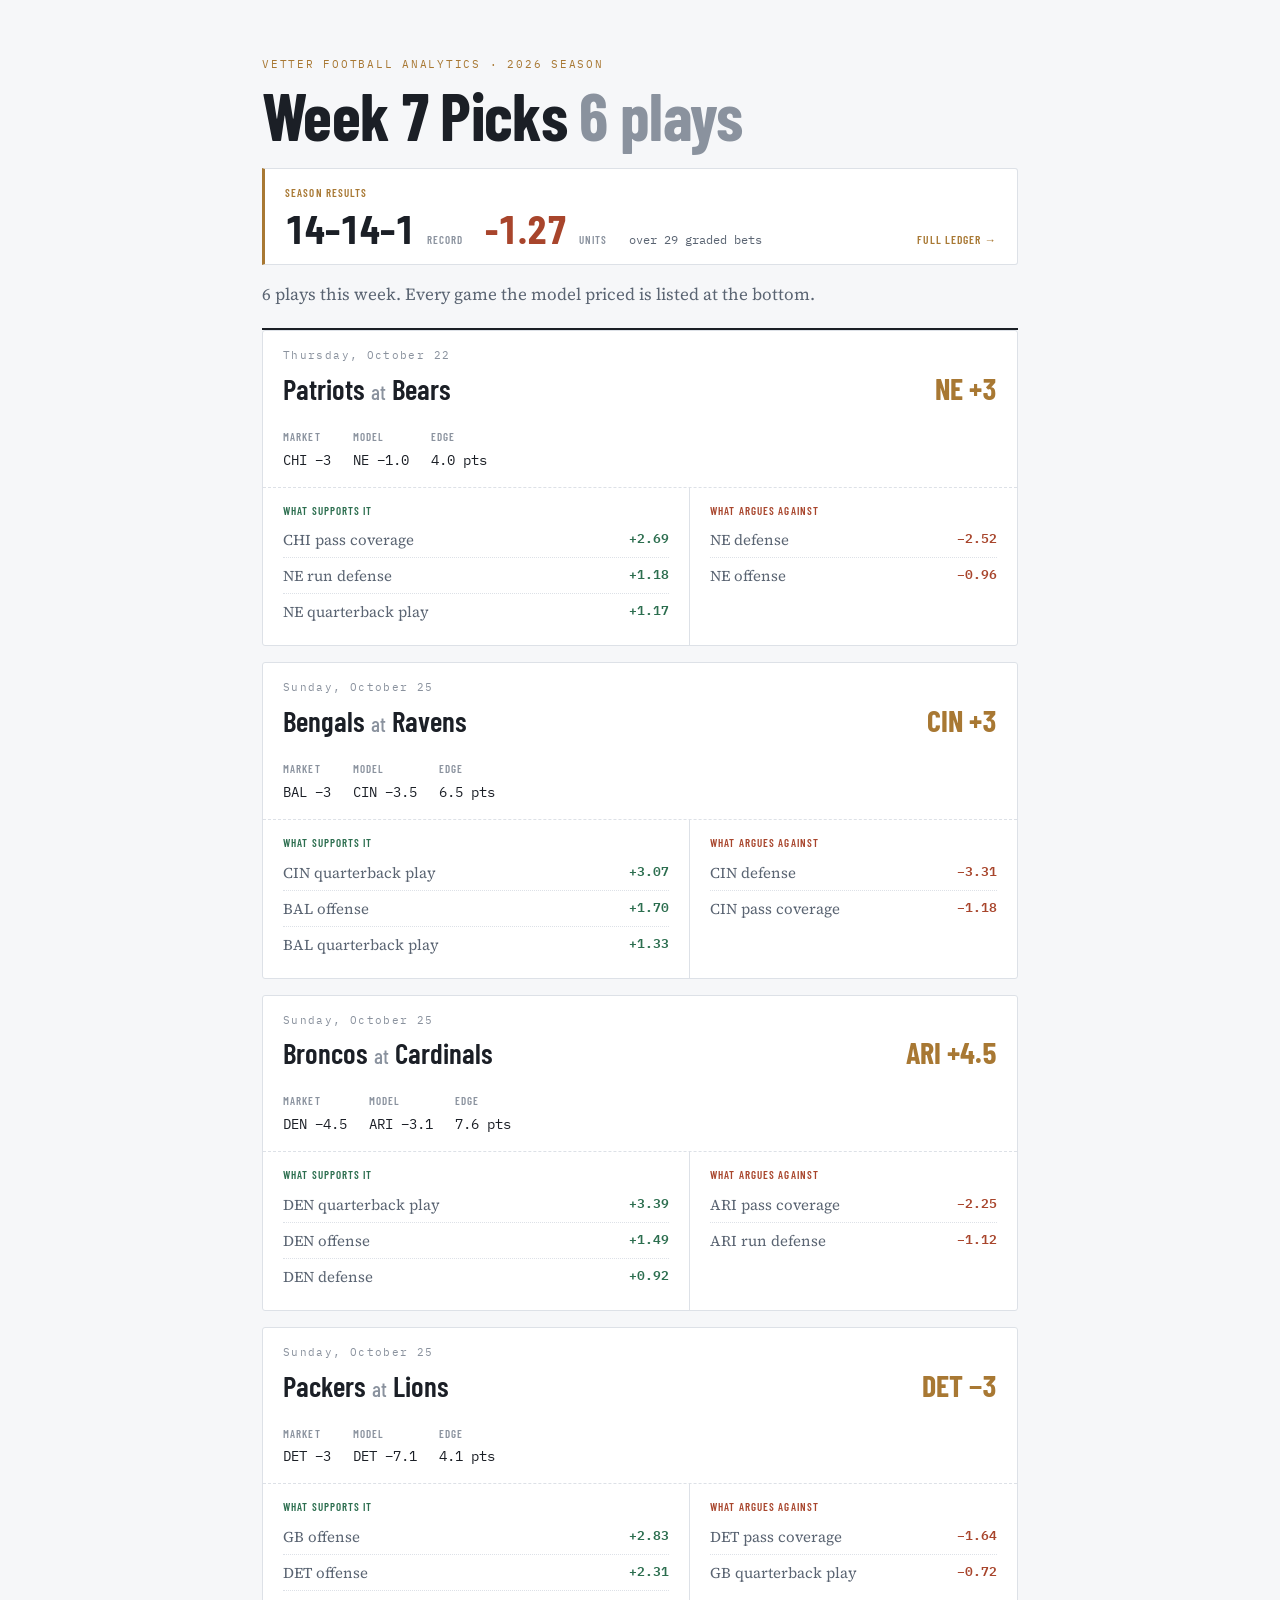
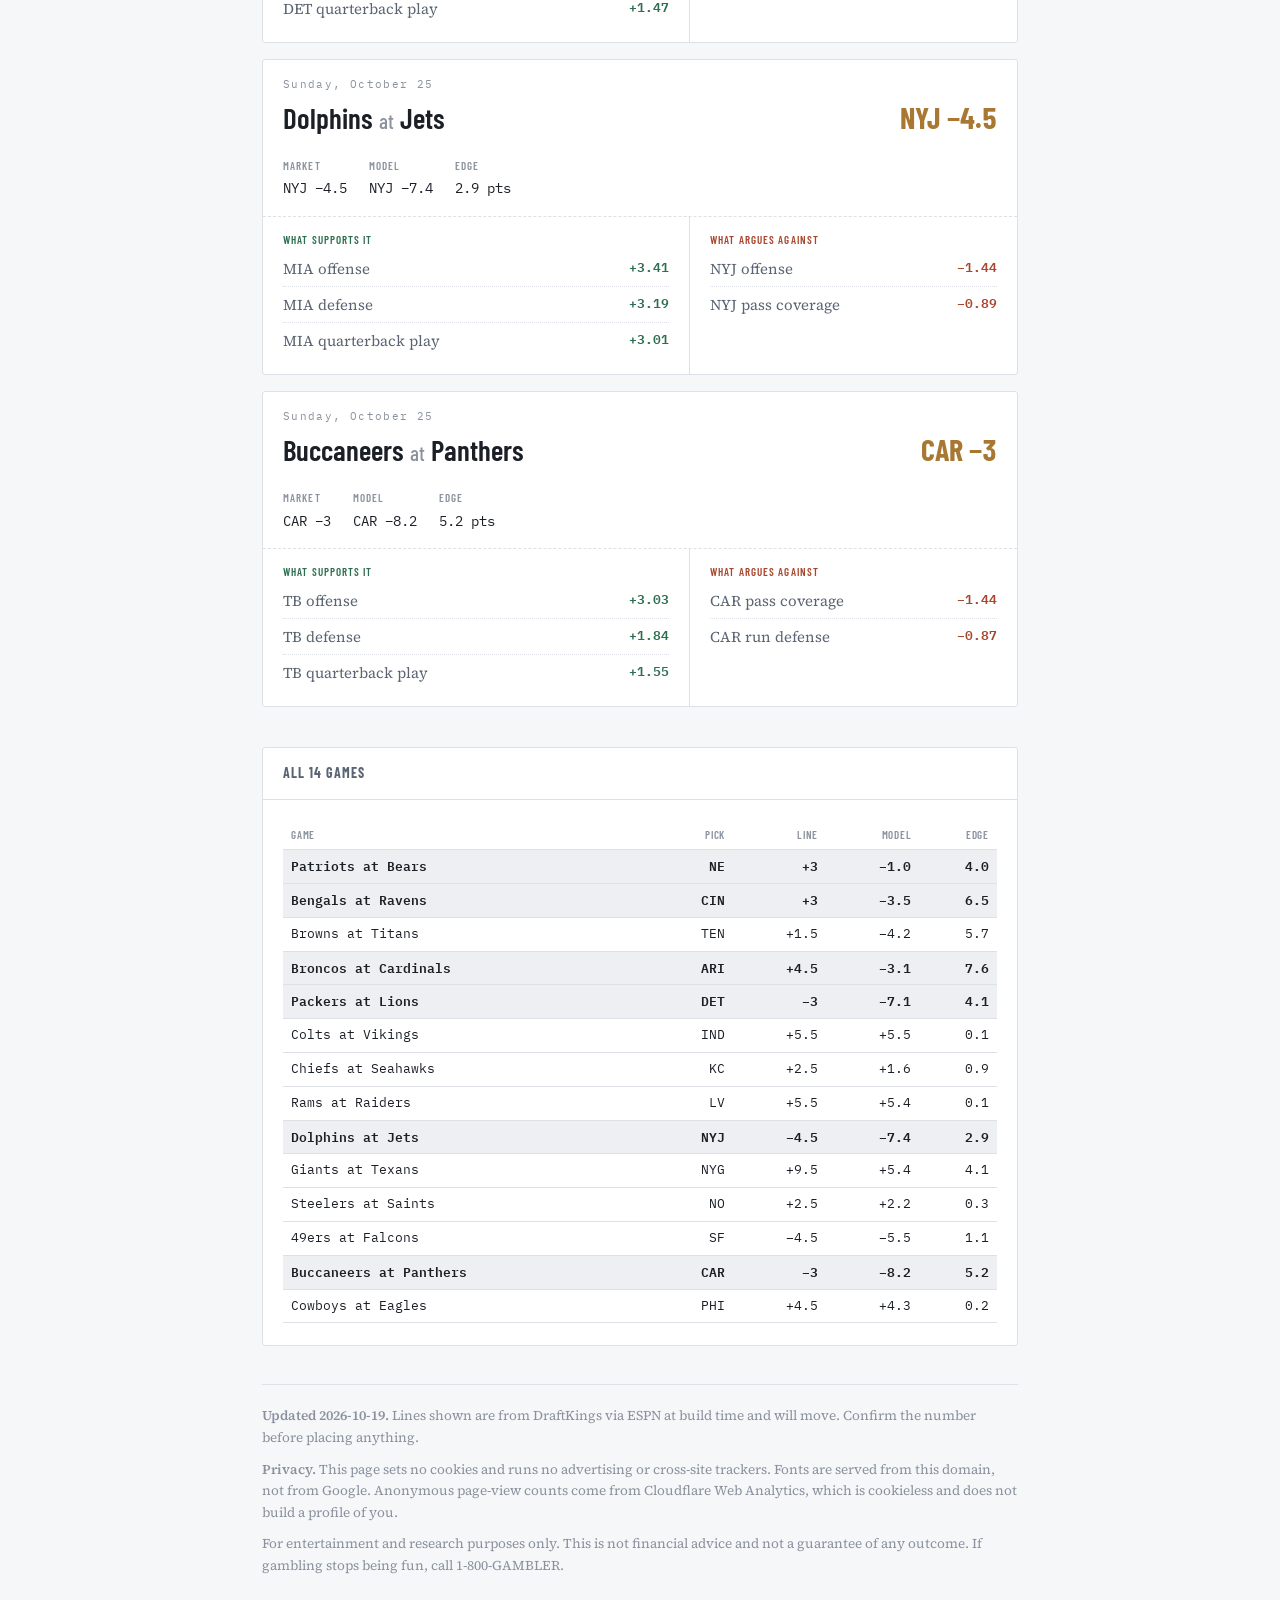
==== index.html @ 35a73ee7 "picks update 2026-10-19" ====
<!doctype html>
<html lang="en"><head>
<meta charset="utf-8">
<meta name="viewport" content="width=device-width,initial-scale=1">
<title>Week 7 Picks &middot; Vetter Football Analytics</title>
<meta name="description" content="Week 7 2026 NFL spread picks that pass a
key-number filter, with the model drivers behind each and the backtest that qualified them.">
<style>/* Self-hosted webfonts -- no request ever leaves this domain.
   Generated by scripts/vendor_fonts.py. SIL OFL 1.1, see fonts/LICENSE.txt. */
@font-face {
  font-family: 'Barlow Condensed';
  font-style: normal;
  font-weight: 500;
  font-display: swap;
  src: url(fonts/BarlowCondensed-500.woff2) format('woff2');
  unicode-range: U+0000-00FF, U+0131, U+0152-0153, U+02BB-02BC, U+02C6, U+02DA, U+02DC, U+0304, U+0308, U+0329, U+2000-206F, U+20AC, U+2122, U+2191, U+2193, U+2212, U+2215, U+FEFF, U+FFFD;
}
@font-face {
  font-family: 'Barlow Condensed';
  font-style: normal;
  font-weight: 600;
  font-display: swap;
  src: url(fonts/BarlowCondensed-600.woff2) format('woff2');
  unicode-range: U+0000-00FF, U+0131, U+0152-0153, U+02BB-02BC, U+02C6, U+02DA, U+02DC, U+0304, U+0308, U+0329, U+2000-206F, U+20AC, U+2122, U+2191, U+2193, U+2212, U+2215, U+FEFF, U+FFFD;
}
@font-face {
  font-family: 'Barlow Condensed';
  font-style: normal;
  font-weight: 700;
  font-display: swap;
  src: url(fonts/BarlowCondensed-700.woff2) format('woff2');
  unicode-range: U+0000-00FF, U+0131, U+0152-0153, U+02BB-02BC, U+02C6, U+02DA, U+02DC, U+0304, U+0308, U+0329, U+2000-206F, U+20AC, U+2122, U+2191, U+2193, U+2212, U+2215, U+FEFF, U+FFFD;
}
@font-face {
  font-family: 'IBM Plex Mono';
  font-style: normal;
  font-weight: 400;
  font-display: swap;
  src: url(fonts/IBMPlexMono-400.woff2) format('woff2');
  unicode-range: U+0000-00FF, U+0131, U+0152-0153, U+02BB-02BC, U+02C6, U+02DA, U+02DC, U+0304, U+0308, U+0329, U+2000-206F, U+20AC, U+2122, U+2191, U+2193, U+2212, U+2215, U+FEFF, U+FFFD;
}
@font-face {
  font-family: 'IBM Plex Mono';
  font-style: normal;
  font-weight: 500;
  font-display: swap;
  src: url(fonts/IBMPlexMono-500.woff2) format('woff2');
  unicode-range: U+0000-00FF, U+0131, U+0152-0153, U+02BB-02BC, U+02C6, U+02DA, U+02DC, U+0304, U+0308, U+0329, U+2000-206F, U+20AC, U+2122, U+2191, U+2193, U+2212, U+2215, U+FEFF, U+FFFD;
}
@font-face {
  font-family: 'IBM Plex Mono';
  font-style: normal;
  font-weight: 600;
  font-display: swap;
  src: url(fonts/IBMPlexMono-600.woff2) format('woff2');
  unicode-range: U+0000-00FF, U+0131, U+0152-0153, U+02BB-02BC, U+02C6, U+02DA, U+02DC, U+0304, U+0308, U+0329, U+2000-206F, U+20AC, U+2122, U+2191, U+2193, U+2212, U+2215, U+FEFF, U+FFFD;
}
@font-face {
  font-family: 'Source Serif 4';
  font-style: normal;
  font-weight: 400;
  font-display: swap;
  src: url(fonts/SourceSerif4-400.woff2) format('woff2');
  unicode-range: U+0000-00FF, U+0131, U+0152-0153, U+02BB-02BC, U+02C6, U+02DA, U+02DC, U+0304, U+0308, U+0329, U+2000-206F, U+20AC, U+2122, U+2191, U+2193, U+2212, U+2215, U+FEFF, U+FFFD;
}
@font-face {
  font-family: 'Source Serif 4';
  font-style: normal;
  font-weight: 600;
  font-display: swap;
  src: url(fonts/SourceSerif4-400.woff2) format('woff2');
  unicode-range: U+0000-00FF, U+0131, U+0152-0153, U+02BB-02BC, U+02C6, U+02DA, U+02DC, U+0304, U+0308, U+0329, U+2000-206F, U+20AC, U+2122, U+2191, U+2193, U+2212, U+2215, U+FEFF, U+FFFD;
}
</style>
<style>
/* Link out to the graded record. Kept in the shared CSS rather than the results page's own
   sheet because both pages link to each other and the two must look the same. */
.navout{margin:6px 0 0}
.navout a{font:600 12px/1.3 var(--disp);letter-spacing:.09em;text-transform:uppercase;
  color:var(--brass);text-decoration:none;border-bottom:1px solid transparent}
.navout a:hover{border-bottom-color:var(--brass)}
/* The season-record banner: a full-width target, because the record is the second thing a
   visitor wants after this week's plays and a 12px link was not finding it. */
.seasonbar{display:flex;flex-wrap:wrap;align-items:baseline;gap:0 12px;
  margin:22px 0 0;padding:15px 20px;background:var(--card);
  border:1px solid var(--line);border-left:3px solid var(--brass);border-radius:0 3px 3px 0;
  text-decoration:none;color:inherit;transition:border-color .15s,background .15s}
.seasonbar:hover{background:var(--rail);border-color:var(--brass)}
.seasonbar .sb-lab{width:100%;font-family:var(--disp);text-transform:uppercase;
  letter-spacing:.1em;font-size:11px;font-weight:600;color:var(--brass);margin-bottom:6px}
.seasonbar .sb-fig{font-family:var(--disp);font-weight:700;font-size:clamp(30px,6vw,40px);
  line-height:1;color:var(--tx);font-variant-numeric:tabular-nums}
.seasonbar .sb-fig.pos{color:var(--for)} .seasonbar .sb-fig.neg{color:var(--agst)}
.seasonbar .sb-sub{font-family:var(--disp);text-transform:uppercase;letter-spacing:.09em;
  font-size:11px;font-weight:600;color:var(--tx3);margin-right:10px}
.seasonbar .sb-n{font-family:var(--mono);font-size:12px;color:var(--tx2)}
.seasonbar .sb-go{margin-left:auto;font-family:var(--disp);text-transform:uppercase;
  letter-spacing:.09em;font-size:11.5px;font-weight:600;color:var(--brass);white-space:nowrap}
@media (max-width:520px){.seasonbar .sb-go{margin-left:0;width:100%;margin-top:8px}}
/* All-games table: the plays are marked so a reader can see which rows made the card without
   the page having to repeat them. */
table.allg td{font-variant-numeric:tabular-nums}
table.allg tr.on{background:var(--rail)}
table.allg tr.on td{font-weight:600}
:root{
  --paper:#F6F7F9; --card:#FFFFFF; --line:#DDE1E7;
  --tx:#1B1F26; --tx2:#5A6472; --tx3:#8A929E;
  --brass:#A87833; --for:#2C6E4F; --agst:#A8452C; --rail:#EDEFF3;
  --disp:"Barlow Condensed",Impact,"Arial Narrow",sans-serif;
  --body:"Source Serif 4",Georgia,"Times New Roman",serif;
  --mono:"IBM Plex Mono",ui-monospace,Consolas,monospace;
}
@media (prefers-color-scheme:dark){:root:not([data-theme="light"]){
  --paper:#0F1216; --card:#171B21; --line:#282E37;
  --tx:#E6E9ED; --tx2:#9AA3AF; --tx3:#6E7885;
  --brass:#D6A45B; --for:#5FA37C; --agst:#D2725A; --rail:#1E242C;
}}
:root[data-theme="dark"]{
  --paper:#0F1216; --card:#171B21; --line:#282E37;
  --tx:#E6E9ED; --tx2:#9AA3AF; --tx3:#6E7885;
  --brass:#D6A45B; --for:#5FA37C; --agst:#D2725A; --rail:#1E242C;
}
*{box-sizing:border-box}
body{margin:0;background:var(--paper);color:var(--tx);font-family:var(--body);
  font-size:17px;line-height:1.6;-webkit-font-smoothing:antialiased}
.wrap{max-width:820px;margin:0 auto;padding:clamp(22px,5vw,56px) clamp(18px,5vw,32px) 72px}
.k{font-family:var(--disp);text-transform:uppercase;letter-spacing:.1em;font-size:11px;
  font-weight:600;color:var(--tx3);display:block}
header{border-bottom:2px solid var(--tx);padding-bottom:20px}
.eyebrow{font-family:var(--mono);font-size:11px;letter-spacing:.16em;text-transform:uppercase;
  color:var(--brass);margin:0 0 10px}
h1{font-family:var(--disp);font-weight:700;font-size:clamp(40px,9vw,66px);line-height:.95;
  margin:0;letter-spacing:-.01em}
h1 em{font-style:normal;color:var(--tx3)}
.lede{color:var(--tx2);margin:16px 0 0;max-width:62ch}
.rule{margin:26px 0 34px;border-left:3px solid var(--brass);background:var(--card);
  padding:16px 20px;border-radius:0 3px 3px 0}
.rule .k{margin-bottom:8px}
.rule p{margin:0;font-size:16px;color:var(--tx2)}
.rule b{color:var(--tx);font-family:var(--mono);font-size:14.5px}
.picks{display:flex;flex-direction:column;gap:16px}
.pick{background:var(--card);border:1px solid var(--line);border-radius:3px;overflow:hidden}
.ptop{display:flex;flex-wrap:wrap;align-items:baseline;gap:0 14px;
  padding:16px 20px 12px}
.day{font-family:var(--mono);font-size:10.5px;letter-spacing:.13em;color:var(--tx3);
  width:100%}
.ptop h2{font-family:var(--disp);font-weight:600;font-size:29px;line-height:1.05;margin:4px 0 0;
  flex:1 1 auto}
.ptop h2 span{color:var(--tx3);font-weight:500;font-size:21px}
.bet{font-family:var(--disp);font-weight:700;font-size:30px;color:var(--brass);
  font-variant-numeric:tabular-nums;white-space:nowrap}
.nums{display:flex;flex-wrap:wrap;gap:22px;padding:4px 20px 14px;
  border-bottom:1px dashed var(--line)}
.nums div span:last-child{font-family:var(--mono);font-size:13.5px;
  font-variant-numeric:tabular-nums;color:var(--tx)}
.drv{display:grid;grid-template-columns:1.3fr 1fr;border-top:0}
.dcol{padding:14px 20px 16px}
.dcol+.dcol{border-left:1px solid var(--line)}
.dcol ul{list-style:none;margin:9px 0 0;padding:0;display:flex;flex-direction:column;gap:6px}
.dcol li{display:flex;justify-content:space-between;gap:12px;font-size:15px;
  border-bottom:1px dotted var(--line);padding-bottom:5px}
.dcol li:last-child{border-bottom:0}
.dcol li span:first-child{color:var(--tx2)}
.dcol li span:last-child{font-family:var(--mono);font-size:13px;font-weight:600;
  font-variant-numeric:tabular-nums;white-space:nowrap}
.for .k{color:var(--for)} .for li span:last-child{color:var(--for)}
.agst .k{color:var(--agst)} .agst li span:last-child{color:var(--agst)}
.badge{font-family:var(--mono);font-size:9.5px;letter-spacing:.12em;text-transform:uppercase;
  color:var(--brass);border:1px solid var(--brass);border-radius:2px;padding:2px 6px;
  margin-left:9px;white-space:nowrap}
.note{border-top:1px solid var(--line);background:var(--rail);padding:13px 20px 15px}
.note .k{margin-bottom:6px;color:var(--brass)}
.note p{margin:0;font-size:14.5px;line-height:1.55;color:var(--tx2)}
.watch{margin:0 0 22px;border:1px solid var(--line);border-left:3px solid var(--brass);
  border-radius:3px}
.method{margin-top:40px;border:1px solid var(--line);background:var(--card);border-radius:3px}
.method h3{font-family:var(--disp);text-transform:uppercase;letter-spacing:.07em;font-size:14px;
  margin:0;padding:14px 20px;border-bottom:1px solid var(--line);color:var(--tx2)}
.method .inner{padding:6px 20px 18px}
.method p{font-size:15.5px;color:var(--tx2)}
.method b{color:var(--tx)}
table{width:100%;border-collapse:collapse;margin:14px 0 4px;font-family:var(--mono);
  font-size:13px;font-variant-numeric:tabular-nums}
th,td{text-align:right;padding:6px 8px;border-bottom:1px solid var(--line)}
th:first-child,td:first-child{text-align:left}
th{font-family:var(--disp);text-transform:uppercase;letter-spacing:.07em;font-size:11px;
  color:var(--tx3);font-weight:600}
.tw{overflow-x:auto}
.record{font-family:var(--disp);font-size:34px;font-weight:700;color:var(--brass);
  margin:10px 0 14px;line-height:1.1;letter-spacing:.005em;font-variant-numeric:tabular-nums}
.record span{display:block;font-family:var(--mono);font-size:13px;font-weight:400;
  color:var(--tx2);letter-spacing:0;margin-top:5px}
footer{margin-top:38px;padding-top:20px;border-top:1px solid var(--line);
  font-size:13.5px;color:var(--tx3)}
footer p{margin:0 0 10px}
@media (max-width:640px){
  .drv{grid-template-columns:1fr}
  .dcol+.dcol{border-left:0;border-top:1px solid var(--line)}
  .bet{font-size:26px}
}
</style>
</head><body>
<div class="wrap">
<header>
  <p class="eyebrow">Vetter Football Analytics &middot; 2026 Season</p>
  <h1>Week 7 Picks <em>6 plays</em></h1>
  <a class="seasonbar" href="results.html"><span class="sb-lab">Season results</span><span class="sb-fig">14&ndash;14&ndash;1</span><span class="sb-sub">record</span><span class="sb-fig neg">-1.27</span><span class="sb-sub">units</span><span class="sb-n">over 29 graded bets</span><span class="sb-go">Full ledger &rarr;</span></a>
  <p class="lede">6 plays this week. Every game the model priced is listed at the
  bottom.</p>
</header>

<div class="picks">
    <article class="pick">
      <div class="ptop">
        <div class="day">Thursday, October 22</div>
        <h2>Patriots <span>at</span> Bears</h2>
        <div class="bet">NE +3</div>
      </div>
      <div class="nums">
        <div><span class="k">Market</span><span>CHI −3</span></div>
        <div><span class="k">Model</span><span>NE −1.0</span></div>
        <div><span class="k">Edge</span><span>4.0 pts</span></div>
      </div>
      <div class="drv">
        <div class="dcol for"><span class="k">What supports it</span><ul><li><span>CHI pass coverage</span><span>+2.69</span></li><li><span>NE run defense</span><span>+1.18</span></li><li><span>NE quarterback play</span><span>+1.17</span></li></ul></div>
        <div class="dcol agst"><span class="k">What argues against</span><ul><li><span>NE defense</span><span>−2.52</span></li><li><span>NE offense</span><span>−0.96</span></li></ul></div>
      </div>
    </article>
    <article class="pick">
      <div class="ptop">
        <div class="day">Sunday, October 25</div>
        <h2>Bengals <span>at</span> Ravens</h2>
        <div class="bet">CIN +3</div>
      </div>
      <div class="nums">
        <div><span class="k">Market</span><span>BAL −3</span></div>
        <div><span class="k">Model</span><span>CIN −3.5</span></div>
        <div><span class="k">Edge</span><span>6.5 pts</span></div>
      </div>
      <div class="drv">
        <div class="dcol for"><span class="k">What supports it</span><ul><li><span>CIN quarterback play</span><span>+3.07</span></li><li><span>BAL offense</span><span>+1.70</span></li><li><span>BAL quarterback play</span><span>+1.33</span></li></ul></div>
        <div class="dcol agst"><span class="k">What argues against</span><ul><li><span>CIN defense</span><span>−3.31</span></li><li><span>CIN pass coverage</span><span>−1.18</span></li></ul></div>
      </div>
    </article>
    <article class="pick">
      <div class="ptop">
        <div class="day">Sunday, October 25</div>
        <h2>Broncos <span>at</span> Cardinals</h2>
        <div class="bet">ARI +4.5</div>
      </div>
      <div class="nums">
        <div><span class="k">Market</span><span>DEN −4.5</span></div>
        <div><span class="k">Model</span><span>ARI −3.1</span></div>
        <div><span class="k">Edge</span><span>7.6 pts</span></div>
      </div>
      <div class="drv">
        <div class="dcol for"><span class="k">What supports it</span><ul><li><span>DEN quarterback play</span><span>+3.39</span></li><li><span>DEN offense</span><span>+1.49</span></li><li><span>DEN defense</span><span>+0.92</span></li></ul></div>
        <div class="dcol agst"><span class="k">What argues against</span><ul><li><span>ARI pass coverage</span><span>−2.25</span></li><li><span>ARI run defense</span><span>−1.12</span></li></ul></div>
      </div>
    </article>
    <article class="pick">
      <div class="ptop">
        <div class="day">Sunday, October 25</div>
        <h2>Packers <span>at</span> Lions</h2>
        <div class="bet">DET −3</div>
      </div>
      <div class="nums">
        <div><span class="k">Market</span><span>DET −3</span></div>
        <div><span class="k">Model</span><span>DET −7.1</span></div>
        <div><span class="k">Edge</span><span>4.1 pts</span></div>
      </div>
      <div class="drv">
        <div class="dcol for"><span class="k">What supports it</span><ul><li><span>GB offense</span><span>+2.83</span></li><li><span>DET offense</span><span>+2.31</span></li><li><span>DET quarterback play</span><span>+1.47</span></li></ul></div>
        <div class="dcol agst"><span class="k">What argues against</span><ul><li><span>DET pass coverage</span><span>−1.64</span></li><li><span>GB quarterback play</span><span>−0.72</span></li></ul></div>
      </div>
    </article>
    <article class="pick">
      <div class="ptop">
        <div class="day">Sunday, October 25</div>
        <h2>Dolphins <span>at</span> Jets</h2>
        <div class="bet">NYJ −4.5</div>
      </div>
      <div class="nums">
        <div><span class="k">Market</span><span>NYJ −4.5</span></div>
        <div><span class="k">Model</span><span>NYJ −7.4</span></div>
        <div><span class="k">Edge</span><span>2.9 pts</span></div>
      </div>
      <div class="drv">
        <div class="dcol for"><span class="k">What supports it</span><ul><li><span>MIA offense</span><span>+3.41</span></li><li><span>MIA defense</span><span>+3.19</span></li><li><span>MIA quarterback play</span><span>+3.01</span></li></ul></div>
        <div class="dcol agst"><span class="k">What argues against</span><ul><li><span>NYJ offense</span><span>−1.44</span></li><li><span>NYJ pass coverage</span><span>−0.89</span></li></ul></div>
      </div>
    </article>
    <article class="pick">
      <div class="ptop">
        <div class="day">Sunday, October 25</div>
        <h2>Buccaneers <span>at</span> Panthers</h2>
        <div class="bet">CAR −3</div>
      </div>
      <div class="nums">
        <div><span class="k">Market</span><span>CAR −3</span></div>
        <div><span class="k">Model</span><span>CAR −8.2</span></div>
        <div><span class="k">Edge</span><span>5.2 pts</span></div>
      </div>
      <div class="drv">
        <div class="dcol for"><span class="k">What supports it</span><ul><li><span>TB offense</span><span>+3.03</span></li><li><span>TB defense</span><span>+1.84</span></li><li><span>TB quarterback play</span><span>+1.55</span></li></ul></div>
        <div class="dcol agst"><span class="k">What argues against</span><ul><li><span>CAR pass coverage</span><span>−1.44</span></li><li><span>CAR run defense</span><span>−0.87</span></li></ul></div>
      </div>
    </article>
</div>

<section class="method">
  <h3>All 14 games</h3>
  <div class="inner">
  <div class="tw"><table class="allg">
    <tr><th>Game</th><th>Pick</th><th>Line</th><th>Model</th><th>Edge</th></tr>
    <tr class="on"><td>Patriots at Bears</td><td>NE</td><td>+3</td><td>−1.0</td><td>4.0</td></tr>
    <tr class="on"><td>Bengals at Ravens</td><td>CIN</td><td>+3</td><td>−3.5</td><td>6.5</td></tr>
    <tr><td>Browns at Titans</td><td>TEN</td><td>+1.5</td><td>−4.2</td><td>5.7</td></tr>
    <tr class="on"><td>Broncos at Cardinals</td><td>ARI</td><td>+4.5</td><td>−3.1</td><td>7.6</td></tr>
    <tr class="on"><td>Packers at Lions</td><td>DET</td><td>−3</td><td>−7.1</td><td>4.1</td></tr>
    <tr><td>Colts at Vikings</td><td>IND</td><td>+5.5</td><td>+5.5</td><td>0.1</td></tr>
    <tr><td>Chiefs at Seahawks</td><td>KC</td><td>+2.5</td><td>+1.6</td><td>0.9</td></tr>
    <tr><td>Rams at Raiders</td><td>LV</td><td>+5.5</td><td>+5.4</td><td>0.1</td></tr>
    <tr class="on"><td>Dolphins at Jets</td><td>NYJ</td><td>−4.5</td><td>−7.4</td><td>2.9</td></tr>
    <tr><td>Giants at Texans</td><td>NYG</td><td>+9.5</td><td>+5.4</td><td>4.1</td></tr>
    <tr><td>Steelers at Saints</td><td>NO</td><td>+2.5</td><td>+2.2</td><td>0.3</td></tr>
    <tr><td>49ers at Falcons</td><td>SF</td><td>−4.5</td><td>−5.5</td><td>1.1</td></tr>
    <tr class="on"><td>Buccaneers at Panthers</td><td>CAR</td><td>−3</td><td>−8.2</td><td>5.2</td></tr>
    <tr><td>Cowboys at Eagles</td><td>PHI</td><td>+4.5</td><td>+4.3</td><td>0.2</td></tr>
  </table></div>
  </div>
</section>

<footer>
  <p><b>Updated 2026-10-19.</b> Lines shown are from DraftKings via ESPN at build time and will
  move. Confirm the number before placing anything.</p>
  <p><b>Privacy.</b> This page sets no cookies and runs no advertising or cross-site trackers. Fonts are served from this domain, not from Google. Anonymous page-view counts come from Cloudflare Web Analytics, which is cookieless and does not build a profile of you.</p>
  <p>For entertainment and research purposes only. This is not financial advice and not a
  guarantee of any outcome. If gambling stops being fun, call 1-800-GAMBLER.</p>
</footer>
</div>
<!-- Cloudflare Web Analytics --><script type="module" src="https://static.cloudflareinsights.com/beacon.min.js" data-cf-beacon='{"token": "263f1cc7247d42f390323c5ebadceb72"}'></script><!-- End Cloudflare Web Analytics -->
</body></html>
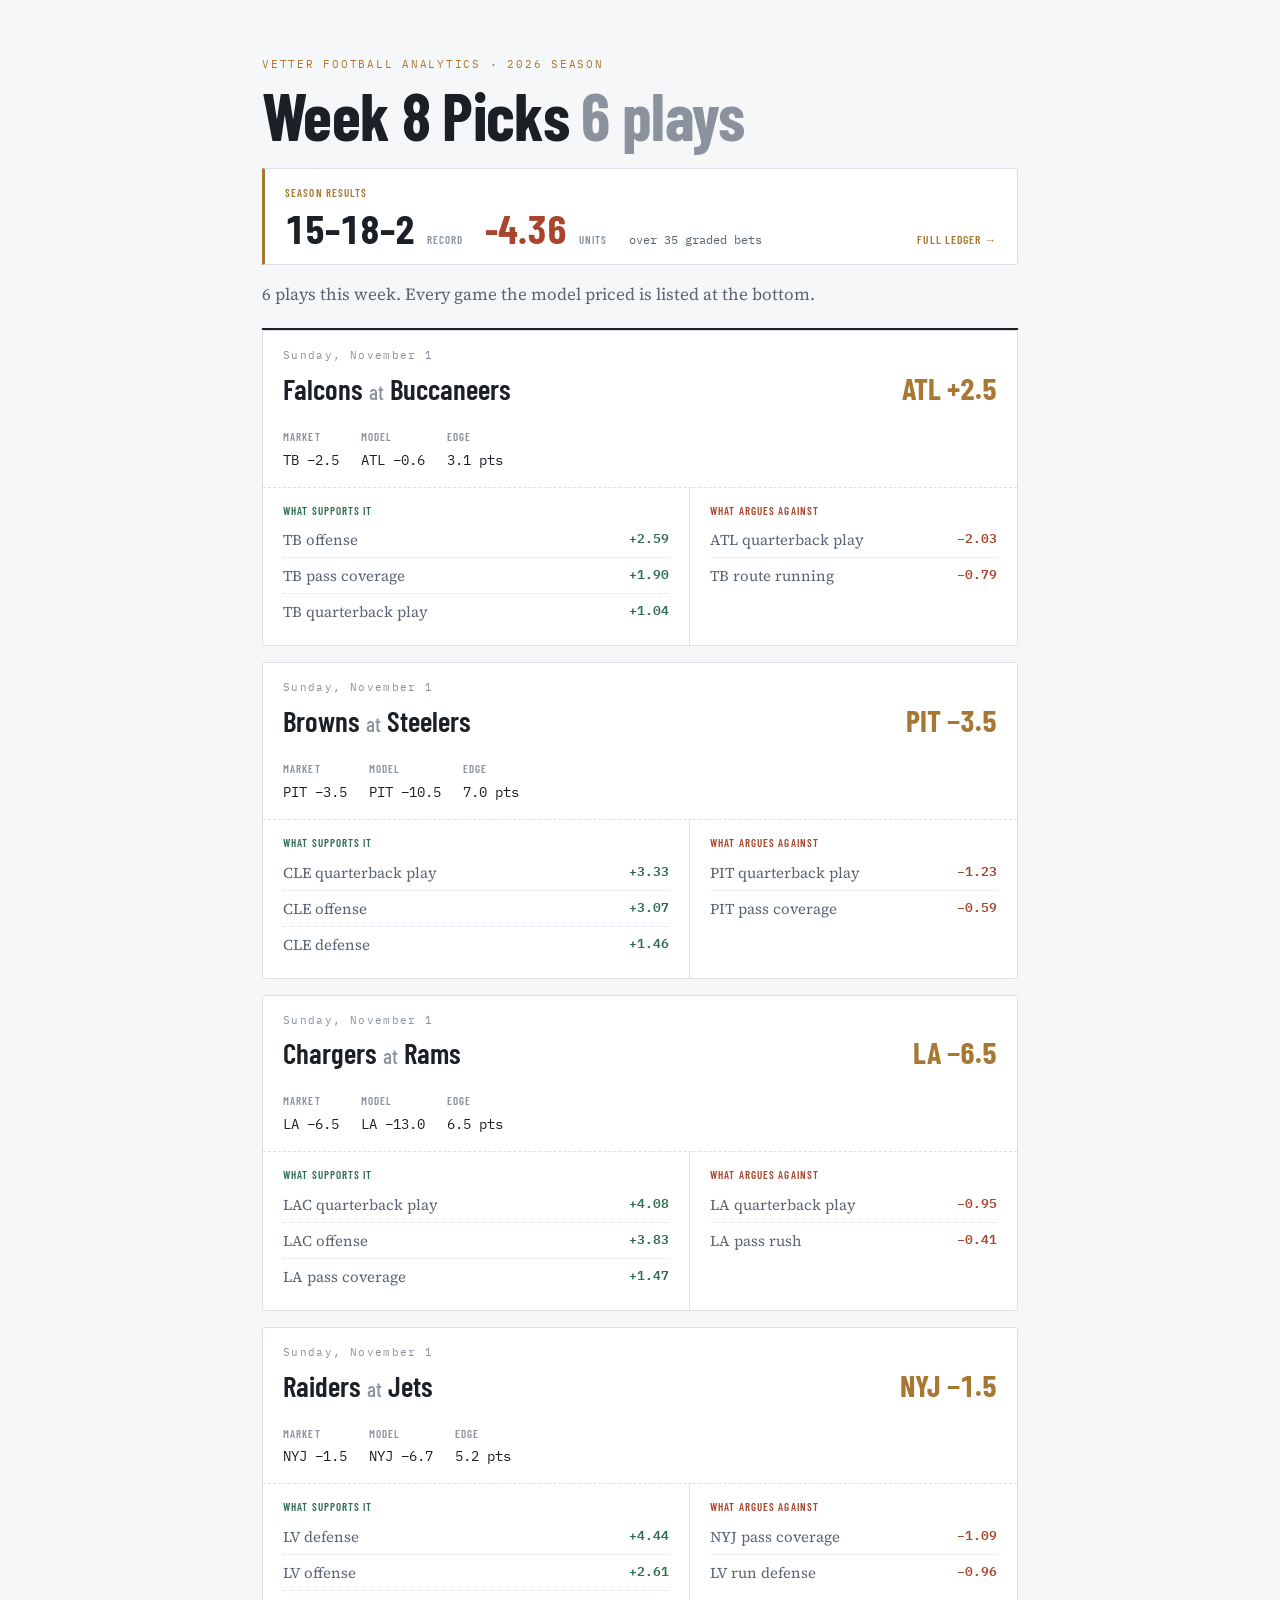
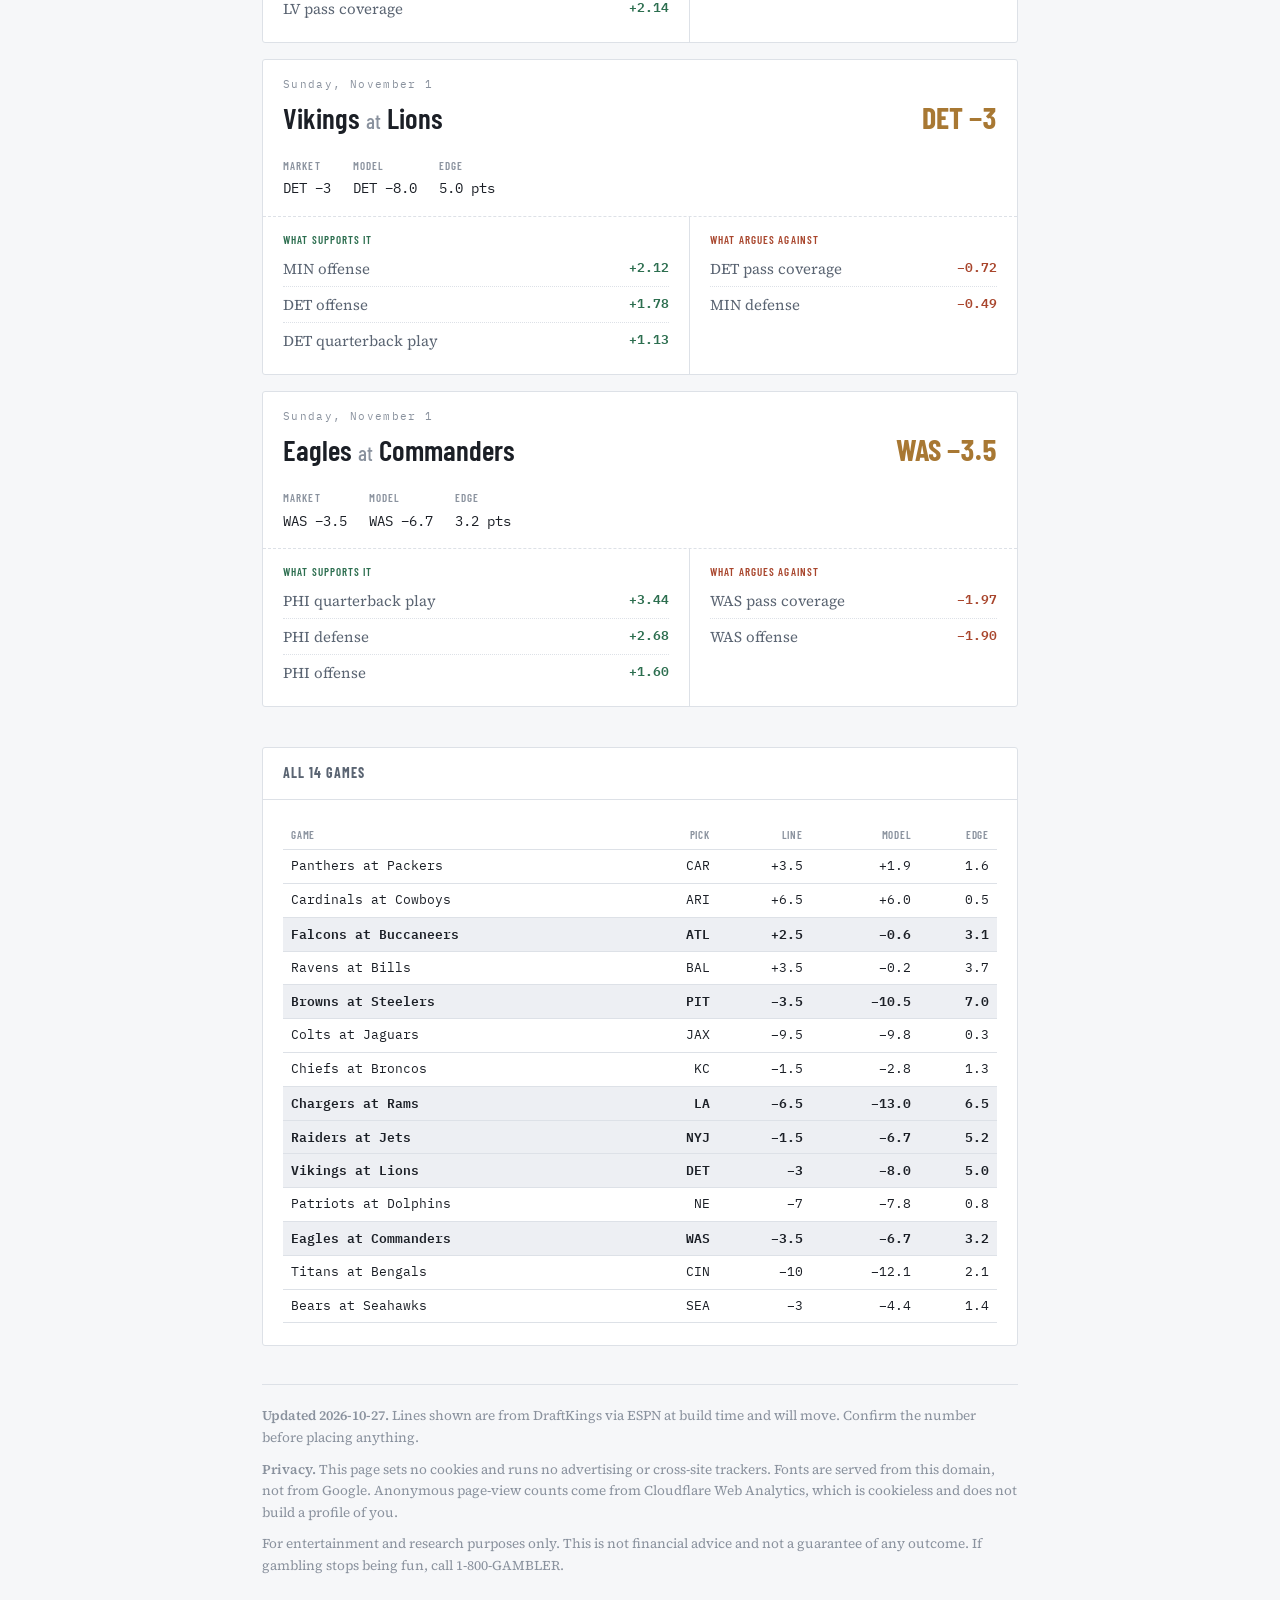
==== commit bce97f17: "picks update 2026-10-27" ====
--- a/index.html
+++ b/index.html
@@ -2,8 +2,8 @@
 <html lang="en"><head>
 <meta charset="utf-8">
 <meta name="viewport" content="width=device-width,initial-scale=1">
-<title>Week 7 Picks &middot; Vetter Football Analytics</title>
-<meta name="description" content="Week 7 2026 NFL spread picks that pass a
+<title>Week 8 Picks &middot; Vetter Football Analytics</title>
+<meta name="description" content="Week 8 2026 NFL spread picks that pass a
 key-number filter, with the model drivers behind each and the backtest that qualified them.">
 <style>/* Self-hosted webfonts -- no request ever leaves this domain.
    Generated by scripts/vendor_fonts.py. SIL OFL 1.1, see fonts/LICENSE.txt. */
@@ -203,8 +203,8 @@
 <div class="wrap">
 <header>
   <p class="eyebrow">Vetter Football Analytics &middot; 2026 Season</p>
-  <h1>Week 7 Picks <em>6 plays</em></h1>
-  <a class="seasonbar" href="results.html"><span class="sb-lab">Season results</span><span class="sb-fig">14&ndash;14&ndash;1</span><span class="sb-sub">record</span><span class="sb-fig neg">-1.27</span><span class="sb-sub">units</span><span class="sb-n">over 29 graded bets</span><span class="sb-go">Full ledger &rarr;</span></a>
+  <h1>Week 8 Picks <em>6 plays</em></h1>
+  <a class="seasonbar" href="results.html"><span class="sb-lab">Season results</span><span class="sb-fig">15&ndash;18&ndash;2</span><span class="sb-sub">record</span><span class="sb-fig neg">-4.36</span><span class="sb-sub">units</span><span class="sb-n">over 35 graded bets</span><span class="sb-go">Full ledger &rarr;</span></a>
   <p class="lede">6 plays this week. Every game the model priced is listed at the
   bottom.</p>
 </header>
@@ -212,98 +212,98 @@
 <div class="picks">
     <article class="pick">
       <div class="ptop">
-        <div class="day">Thursday, October 22</div>
-        <h2>Patriots <span>at</span> Bears</h2>
-        <div class="bet">NE +3</div>
-      </div>
-      <div class="nums">
-        <div><span class="k">Market</span><span>CHI −3</span></div>
-        <div><span class="k">Model</span><span>NE −1.0</span></div>
-        <div><span class="k">Edge</span><span>4.0 pts</span></div>
-      </div>
-      <div class="drv">
-        <div class="dcol for"><span class="k">What supports it</span><ul><li><span>CHI pass coverage</span><span>+2.69</span></li><li><span>NE run defense</span><span>+1.18</span></li><li><span>NE quarterback play</span><span>+1.17</span></li></ul></div>
-        <div class="dcol agst"><span class="k">What argues against</span><ul><li><span>NE defense</span><span>−2.52</span></li><li><span>NE offense</span><span>−0.96</span></li></ul></div>
-      </div>
-    </article>
-    <article class="pick">
-      <div class="ptop">
-        <div class="day">Sunday, October 25</div>
-        <h2>Bengals <span>at</span> Ravens</h2>
-        <div class="bet">CIN +3</div>
-      </div>
-      <div class="nums">
-        <div><span class="k">Market</span><span>BAL −3</span></div>
-        <div><span class="k">Model</span><span>CIN −3.5</span></div>
+        <div class="day">Sunday, November 1</div>
+        <h2>Falcons <span>at</span> Buccaneers</h2>
+        <div class="bet">ATL +2.5</div>
+      </div>
+      <div class="nums">
+        <div><span class="k">Market</span><span>TB −2.5</span></div>
+        <div><span class="k">Model</span><span>ATL −0.6</span></div>
+        <div><span class="k">Edge</span><span>3.1 pts</span></div>
+      </div>
+      <div class="drv">
+        <div class="dcol for"><span class="k">What supports it</span><ul><li><span>TB offense</span><span>+2.59</span></li><li><span>TB pass coverage</span><span>+1.90</span></li><li><span>TB quarterback play</span><span>+1.04</span></li></ul></div>
+        <div class="dcol agst"><span class="k">What argues against</span><ul><li><span>ATL quarterback play</span><span>−2.03</span></li><li><span>TB route running</span><span>−0.79</span></li></ul></div>
+      </div>
+    </article>
+    <article class="pick">
+      <div class="ptop">
+        <div class="day">Sunday, November 1</div>
+        <h2>Browns <span>at</span> Steelers</h2>
+        <div class="bet">PIT −3.5</div>
+      </div>
+      <div class="nums">
+        <div><span class="k">Market</span><span>PIT −3.5</span></div>
+        <div><span class="k">Model</span><span>PIT −10.5</span></div>
+        <div><span class="k">Edge</span><span>7.0 pts</span></div>
+      </div>
+      <div class="drv">
+        <div class="dcol for"><span class="k">What supports it</span><ul><li><span>CLE quarterback play</span><span>+3.33</span></li><li><span>CLE offense</span><span>+3.07</span></li><li><span>CLE defense</span><span>+1.46</span></li></ul></div>
+        <div class="dcol agst"><span class="k">What argues against</span><ul><li><span>PIT quarterback play</span><span>−1.23</span></li><li><span>PIT pass coverage</span><span>−0.59</span></li></ul></div>
+      </div>
+    </article>
+    <article class="pick">
+      <div class="ptop">
+        <div class="day">Sunday, November 1</div>
+        <h2>Chargers <span>at</span> Rams</h2>
+        <div class="bet">LA −6.5</div>
+      </div>
+      <div class="nums">
+        <div><span class="k">Market</span><span>LA −6.5</span></div>
+        <div><span class="k">Model</span><span>LA −13.0</span></div>
         <div><span class="k">Edge</span><span>6.5 pts</span></div>
       </div>
       <div class="drv">
-        <div class="dcol for"><span class="k">What supports it</span><ul><li><span>CIN quarterback play</span><span>+3.07</span></li><li><span>BAL offense</span><span>+1.70</span></li><li><span>BAL quarterback play</span><span>+1.33</span></li></ul></div>
-        <div class="dcol agst"><span class="k">What argues against</span><ul><li><span>CIN defense</span><span>−3.31</span></li><li><span>CIN pass coverage</span><span>−1.18</span></li></ul></div>
-      </div>
-    </article>
-    <article class="pick">
-      <div class="ptop">
-        <div class="day">Sunday, October 25</div>
-        <h2>Broncos <span>at</span> Cardinals</h2>
-        <div class="bet">ARI +4.5</div>
-      </div>
-      <div class="nums">
-        <div><span class="k">Market</span><span>DEN −4.5</span></div>
-        <div><span class="k">Model</span><span>ARI −3.1</span></div>
-        <div><span class="k">Edge</span><span>7.6 pts</span></div>
-      </div>
-      <div class="drv">
-        <div class="dcol for"><span class="k">What supports it</span><ul><li><span>DEN quarterback play</span><span>+3.39</span></li><li><span>DEN offense</span><span>+1.49</span></li><li><span>DEN defense</span><span>+0.92</span></li></ul></div>
-        <div class="dcol agst"><span class="k">What argues against</span><ul><li><span>ARI pass coverage</span><span>−2.25</span></li><li><span>ARI run defense</span><span>−1.12</span></li></ul></div>
-      </div>
-    </article>
-    <article class="pick">
-      <div class="ptop">
-        <div class="day">Sunday, October 25</div>
-        <h2>Packers <span>at</span> Lions</h2>
+        <div class="dcol for"><span class="k">What supports it</span><ul><li><span>LAC quarterback play</span><span>+4.08</span></li><li><span>LAC offense</span><span>+3.83</span></li><li><span>LA pass coverage</span><span>+1.47</span></li></ul></div>
+        <div class="dcol agst"><span class="k">What argues against</span><ul><li><span>LA quarterback play</span><span>−0.95</span></li><li><span>LA pass rush</span><span>−0.41</span></li></ul></div>
+      </div>
+    </article>
+    <article class="pick">
+      <div class="ptop">
+        <div class="day">Sunday, November 1</div>
+        <h2>Raiders <span>at</span> Jets</h2>
+        <div class="bet">NYJ −1.5</div>
+      </div>
+      <div class="nums">
+        <div><span class="k">Market</span><span>NYJ −1.5</span></div>
+        <div><span class="k">Model</span><span>NYJ −6.7</span></div>
+        <div><span class="k">Edge</span><span>5.2 pts</span></div>
+      </div>
+      <div class="drv">
+        <div class="dcol for"><span class="k">What supports it</span><ul><li><span>LV defense</span><span>+4.44</span></li><li><span>LV offense</span><span>+2.61</span></li><li><span>LV pass coverage</span><span>+2.14</span></li></ul></div>
+        <div class="dcol agst"><span class="k">What argues against</span><ul><li><span>NYJ pass coverage</span><span>−1.09</span></li><li><span>LV run defense</span><span>−0.96</span></li></ul></div>
+      </div>
+    </article>
+    <article class="pick">
+      <div class="ptop">
+        <div class="day">Sunday, November 1</div>
+        <h2>Vikings <span>at</span> Lions</h2>
         <div class="bet">DET −3</div>
       </div>
       <div class="nums">
         <div><span class="k">Market</span><span>DET −3</span></div>
-        <div><span class="k">Model</span><span>DET −7.1</span></div>
-        <div><span class="k">Edge</span><span>4.1 pts</span></div>
-      </div>
-      <div class="drv">
-        <div class="dcol for"><span class="k">What supports it</span><ul><li><span>GB offense</span><span>+2.83</span></li><li><span>DET offense</span><span>+2.31</span></li><li><span>DET quarterback play</span><span>+1.47</span></li></ul></div>
-        <div class="dcol agst"><span class="k">What argues against</span><ul><li><span>DET pass coverage</span><span>−1.64</span></li><li><span>GB quarterback play</span><span>−0.72</span></li></ul></div>
-      </div>
-    </article>
-    <article class="pick">
-      <div class="ptop">
-        <div class="day">Sunday, October 25</div>
-        <h2>Dolphins <span>at</span> Jets</h2>
-        <div class="bet">NYJ −4.5</div>
-      </div>
-      <div class="nums">
-        <div><span class="k">Market</span><span>NYJ −4.5</span></div>
-        <div><span class="k">Model</span><span>NYJ −7.4</span></div>
-        <div><span class="k">Edge</span><span>2.9 pts</span></div>
-      </div>
-      <div class="drv">
-        <div class="dcol for"><span class="k">What supports it</span><ul><li><span>MIA offense</span><span>+3.41</span></li><li><span>MIA defense</span><span>+3.19</span></li><li><span>MIA quarterback play</span><span>+3.01</span></li></ul></div>
-        <div class="dcol agst"><span class="k">What argues against</span><ul><li><span>NYJ offense</span><span>−1.44</span></li><li><span>NYJ pass coverage</span><span>−0.89</span></li></ul></div>
-      </div>
-    </article>
-    <article class="pick">
-      <div class="ptop">
-        <div class="day">Sunday, October 25</div>
-        <h2>Buccaneers <span>at</span> Panthers</h2>
-        <div class="bet">CAR −3</div>
-      </div>
-      <div class="nums">
-        <div><span class="k">Market</span><span>CAR −3</span></div>
-        <div><span class="k">Model</span><span>CAR −8.2</span></div>
-        <div><span class="k">Edge</span><span>5.2 pts</span></div>
-      </div>
-      <div class="drv">
-        <div class="dcol for"><span class="k">What supports it</span><ul><li><span>TB offense</span><span>+3.03</span></li><li><span>TB defense</span><span>+1.84</span></li><li><span>TB quarterback play</span><span>+1.55</span></li></ul></div>
-        <div class="dcol agst"><span class="k">What argues against</span><ul><li><span>CAR pass coverage</span><span>−1.44</span></li><li><span>CAR run defense</span><span>−0.87</span></li></ul></div>
+        <div><span class="k">Model</span><span>DET −8.0</span></div>
+        <div><span class="k">Edge</span><span>5.0 pts</span></div>
+      </div>
+      <div class="drv">
+        <div class="dcol for"><span class="k">What supports it</span><ul><li><span>MIN offense</span><span>+2.12</span></li><li><span>DET offense</span><span>+1.78</span></li><li><span>DET quarterback play</span><span>+1.13</span></li></ul></div>
+        <div class="dcol agst"><span class="k">What argues against</span><ul><li><span>DET pass coverage</span><span>−0.72</span></li><li><span>MIN defense</span><span>−0.49</span></li></ul></div>
+      </div>
+    </article>
+    <article class="pick">
+      <div class="ptop">
+        <div class="day">Sunday, November 1</div>
+        <h2>Eagles <span>at</span> Commanders</h2>
+        <div class="bet">WAS −3.5</div>
+      </div>
+      <div class="nums">
+        <div><span class="k">Market</span><span>WAS −3.5</span></div>
+        <div><span class="k">Model</span><span>WAS −6.7</span></div>
+        <div><span class="k">Edge</span><span>3.2 pts</span></div>
+      </div>
+      <div class="drv">
+        <div class="dcol for"><span class="k">What supports it</span><ul><li><span>PHI quarterback play</span><span>+3.44</span></li><li><span>PHI defense</span><span>+2.68</span></li><li><span>PHI offense</span><span>+1.60</span></li></ul></div>
+        <div class="dcol agst"><span class="k">What argues against</span><ul><li><span>WAS pass coverage</span><span>−1.97</span></li><li><span>WAS offense</span><span>−1.90</span></li></ul></div>
       </div>
     </article>
 </div>
@@ -313,26 +313,26 @@
   <div class="inner">
   <div class="tw"><table class="allg">
     <tr><th>Game</th><th>Pick</th><th>Line</th><th>Model</th><th>Edge</th></tr>
-    <tr class="on"><td>Patriots at Bears</td><td>NE</td><td>+3</td><td>−1.0</td><td>4.0</td></tr>
-    <tr class="on"><td>Bengals at Ravens</td><td>CIN</td><td>+3</td><td>−3.5</td><td>6.5</td></tr>
-    <tr><td>Browns at Titans</td><td>TEN</td><td>+1.5</td><td>−4.2</td><td>5.7</td></tr>
-    <tr class="on"><td>Broncos at Cardinals</td><td>ARI</td><td>+4.5</td><td>−3.1</td><td>7.6</td></tr>
-    <tr class="on"><td>Packers at Lions</td><td>DET</td><td>−3</td><td>−7.1</td><td>4.1</td></tr>
-    <tr><td>Colts at Vikings</td><td>IND</td><td>+5.5</td><td>+5.5</td><td>0.1</td></tr>
-    <tr><td>Chiefs at Seahawks</td><td>KC</td><td>+2.5</td><td>+1.6</td><td>0.9</td></tr>
-    <tr><td>Rams at Raiders</td><td>LV</td><td>+5.5</td><td>+5.4</td><td>0.1</td></tr>
-    <tr class="on"><td>Dolphins at Jets</td><td>NYJ</td><td>−4.5</td><td>−7.4</td><td>2.9</td></tr>
-    <tr><td>Giants at Texans</td><td>NYG</td><td>+9.5</td><td>+5.4</td><td>4.1</td></tr>
-    <tr><td>Steelers at Saints</td><td>NO</td><td>+2.5</td><td>+2.2</td><td>0.3</td></tr>
-    <tr><td>49ers at Falcons</td><td>SF</td><td>−4.5</td><td>−5.5</td><td>1.1</td></tr>
-    <tr class="on"><td>Buccaneers at Panthers</td><td>CAR</td><td>−3</td><td>−8.2</td><td>5.2</td></tr>
-    <tr><td>Cowboys at Eagles</td><td>PHI</td><td>+4.5</td><td>+4.3</td><td>0.2</td></tr>
+    <tr><td>Panthers at Packers</td><td>CAR</td><td>+3.5</td><td>+1.9</td><td>1.6</td></tr>
+    <tr><td>Cardinals at Cowboys</td><td>ARI</td><td>+6.5</td><td>+6.0</td><td>0.5</td></tr>
+    <tr class="on"><td>Falcons at Buccaneers</td><td>ATL</td><td>+2.5</td><td>−0.6</td><td>3.1</td></tr>
+    <tr><td>Ravens at Bills</td><td>BAL</td><td>+3.5</td><td>−0.2</td><td>3.7</td></tr>
+    <tr class="on"><td>Browns at Steelers</td><td>PIT</td><td>−3.5</td><td>−10.5</td><td>7.0</td></tr>
+    <tr><td>Colts at Jaguars</td><td>JAX</td><td>−9.5</td><td>−9.8</td><td>0.3</td></tr>
+    <tr><td>Chiefs at Broncos</td><td>KC</td><td>−1.5</td><td>−2.8</td><td>1.3</td></tr>
+    <tr class="on"><td>Chargers at Rams</td><td>LA</td><td>−6.5</td><td>−13.0</td><td>6.5</td></tr>
+    <tr class="on"><td>Raiders at Jets</td><td>NYJ</td><td>−1.5</td><td>−6.7</td><td>5.2</td></tr>
+    <tr class="on"><td>Vikings at Lions</td><td>DET</td><td>−3</td><td>−8.0</td><td>5.0</td></tr>
+    <tr><td>Patriots at Dolphins</td><td>NE</td><td>−7</td><td>−7.8</td><td>0.8</td></tr>
+    <tr class="on"><td>Eagles at Commanders</td><td>WAS</td><td>−3.5</td><td>−6.7</td><td>3.2</td></tr>
+    <tr><td>Titans at Bengals</td><td>CIN</td><td>−10</td><td>−12.1</td><td>2.1</td></tr>
+    <tr><td>Bears at Seahawks</td><td>SEA</td><td>−3</td><td>−4.4</td><td>1.4</td></tr>
   </table></div>
   </div>
 </section>
 
 <footer>
-  <p><b>Updated 2026-10-19.</b> Lines shown are from DraftKings via ESPN at build time and will
+  <p><b>Updated 2026-10-27.</b> Lines shown are from DraftKings via ESPN at build time and will
   move. Confirm the number before placing anything.</p>
   <p><b>Privacy.</b> This page sets no cookies and runs no advertising or cross-site trackers. Fonts are served from this domain, not from Google. Anonymous page-view counts come from Cloudflare Web Analytics, which is cookieless and does not build a profile of you.</p>
   <p>For entertainment and research purposes only. This is not financial advice and not a
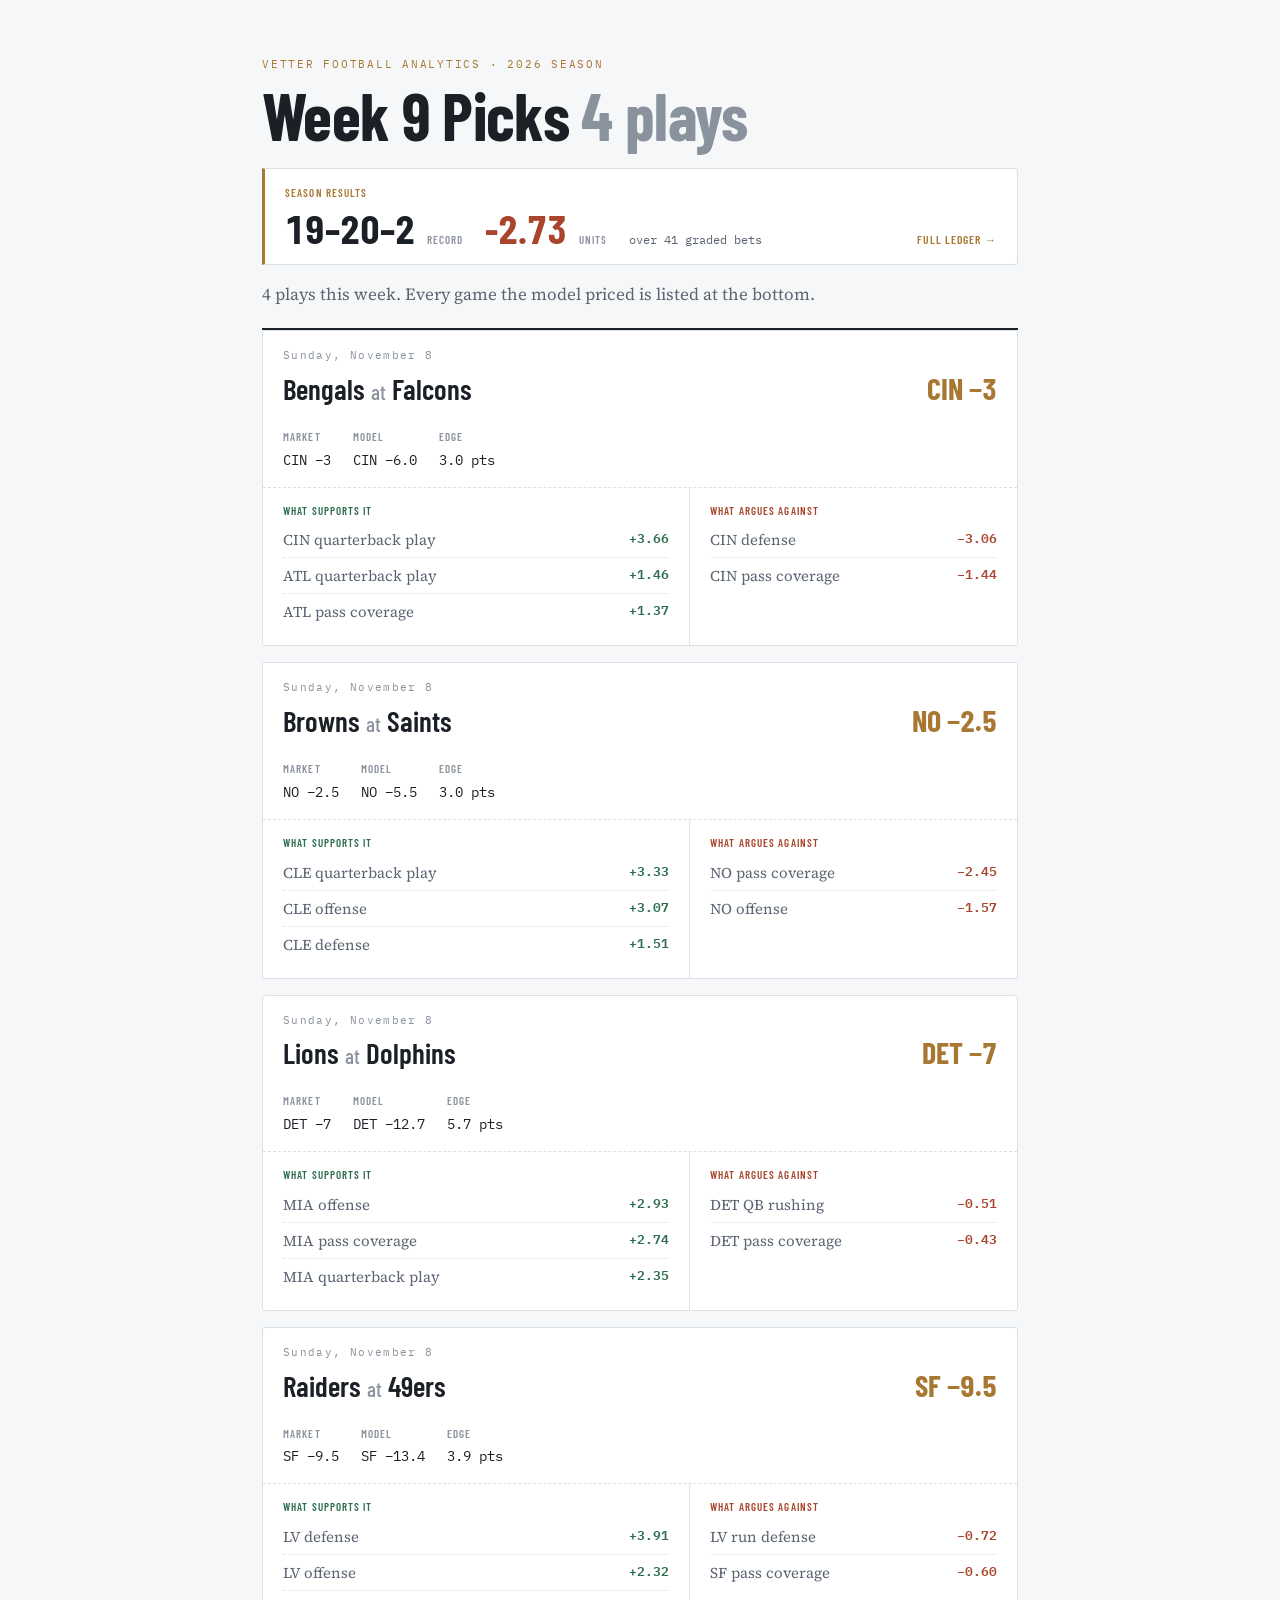
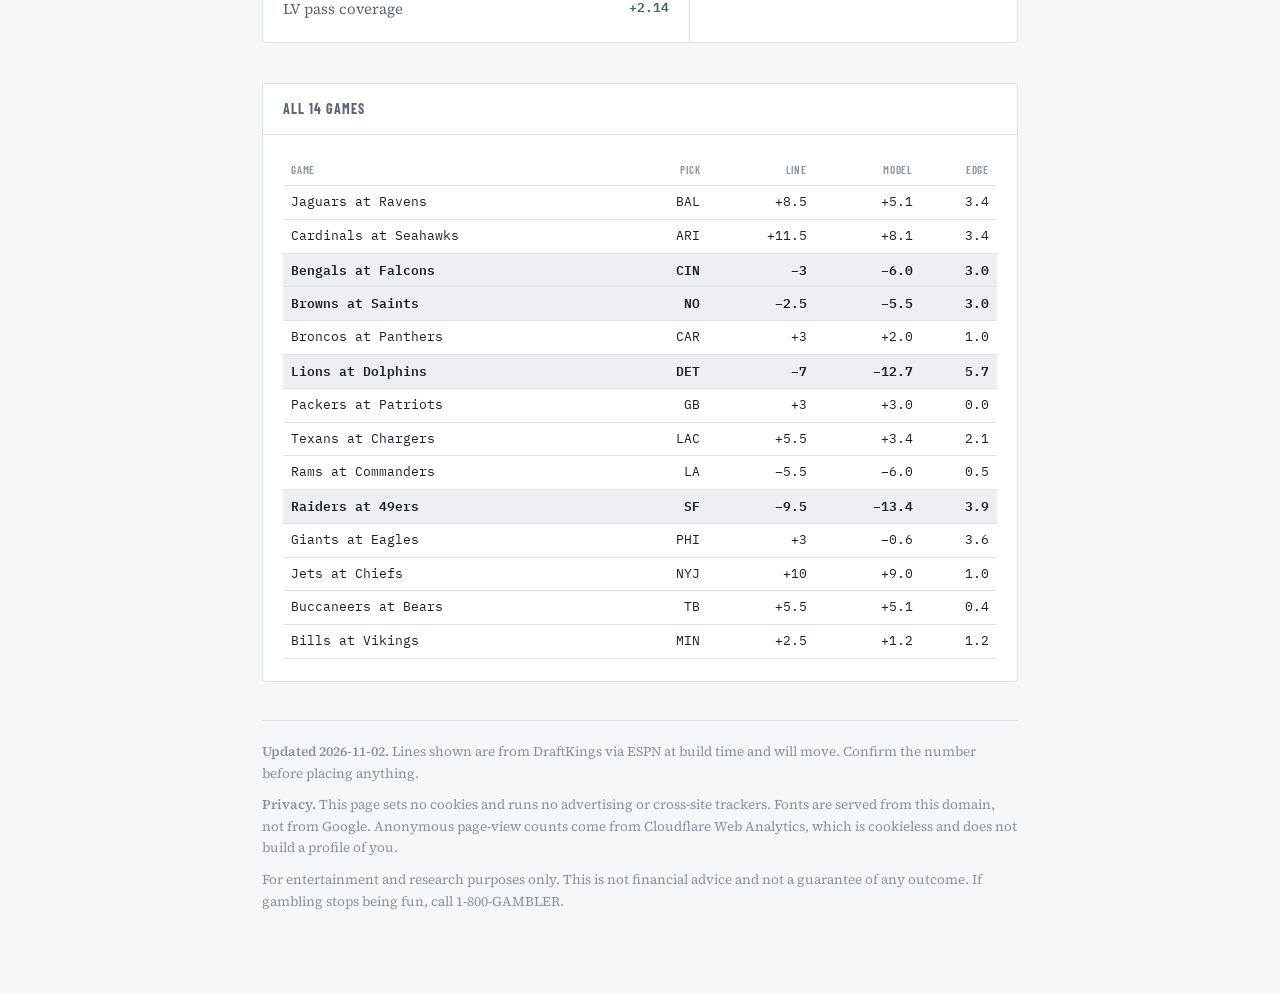
==== commit 884c1de0: "picks update 2026-11-02" ====
--- a/index.html
+++ b/index.html
@@ -2,8 +2,8 @@
 <html lang="en"><head>
 <meta charset="utf-8">
 <meta name="viewport" content="width=device-width,initial-scale=1">
-<title>Week 8 Picks &middot; Vetter Football Analytics</title>
-<meta name="description" content="Week 8 2026 NFL spread picks that pass a
+<title>Week 9 Picks &middot; Vetter Football Analytics</title>
+<meta name="description" content="Week 9 2026 NFL spread picks that pass a
 key-number filter, with the model drivers behind each and the backtest that qualified them.">
 <style>/* Self-hosted webfonts -- no request ever leaves this domain.
    Generated by scripts/vendor_fonts.py. SIL OFL 1.1, see fonts/LICENSE.txt. */
@@ -203,107 +203,75 @@
 <div class="wrap">
 <header>
   <p class="eyebrow">Vetter Football Analytics &middot; 2026 Season</p>
-  <h1>Week 8 Picks <em>6 plays</em></h1>
-  <a class="seasonbar" href="results.html"><span class="sb-lab">Season results</span><span class="sb-fig">15&ndash;18&ndash;2</span><span class="sb-sub">record</span><span class="sb-fig neg">-4.36</span><span class="sb-sub">units</span><span class="sb-n">over 35 graded bets</span><span class="sb-go">Full ledger &rarr;</span></a>
-  <p class="lede">6 plays this week. Every game the model priced is listed at the
+  <h1>Week 9 Picks <em>4 plays</em></h1>
+  <a class="seasonbar" href="results.html"><span class="sb-lab">Season results</span><span class="sb-fig">19&ndash;20&ndash;2</span><span class="sb-sub">record</span><span class="sb-fig neg">-2.73</span><span class="sb-sub">units</span><span class="sb-n">over 41 graded bets</span><span class="sb-go">Full ledger &rarr;</span></a>
+  <p class="lede">4 plays this week. Every game the model priced is listed at the
   bottom.</p>
 </header>
 
 <div class="picks">
     <article class="pick">
       <div class="ptop">
-        <div class="day">Sunday, November 1</div>
-        <h2>Falcons <span>at</span> Buccaneers</h2>
-        <div class="bet">ATL +2.5</div>
+        <div class="day">Sunday, November 8</div>
+        <h2>Bengals <span>at</span> Falcons</h2>
+        <div class="bet">CIN −3</div>
       </div>
       <div class="nums">
-        <div><span class="k">Market</span><span>TB −2.5</span></div>
-        <div><span class="k">Model</span><span>ATL −0.6</span></div>
-        <div><span class="k">Edge</span><span>3.1 pts</span></div>
+        <div><span class="k">Market</span><span>CIN −3</span></div>
+        <div><span class="k">Model</span><span>CIN −6.0</span></div>
+        <div><span class="k">Edge</span><span>3.0 pts</span></div>
       </div>
       <div class="drv">
-        <div class="dcol for"><span class="k">What supports it</span><ul><li><span>TB offense</span><span>+2.59</span></li><li><span>TB pass coverage</span><span>+1.90</span></li><li><span>TB quarterback play</span><span>+1.04</span></li></ul></div>
-        <div class="dcol agst"><span class="k">What argues against</span><ul><li><span>ATL quarterback play</span><span>−2.03</span></li><li><span>TB route running</span><span>−0.79</span></li></ul></div>
+        <div class="dcol for"><span class="k">What supports it</span><ul><li><span>CIN quarterback play</span><span>+3.66</span></li><li><span>ATL quarterback play</span><span>+1.46</span></li><li><span>ATL pass coverage</span><span>+1.37</span></li></ul></div>
+        <div class="dcol agst"><span class="k">What argues against</span><ul><li><span>CIN defense</span><span>−3.06</span></li><li><span>CIN pass coverage</span><span>−1.44</span></li></ul></div>
       </div>
     </article>
     <article class="pick">
       <div class="ptop">
-        <div class="day">Sunday, November 1</div>
-        <h2>Browns <span>at</span> Steelers</h2>
-        <div class="bet">PIT −3.5</div>
+        <div class="day">Sunday, November 8</div>
+        <h2>Browns <span>at</span> Saints</h2>
+        <div class="bet">NO −2.5</div>
       </div>
       <div class="nums">
-        <div><span class="k">Market</span><span>PIT −3.5</span></div>
-        <div><span class="k">Model</span><span>PIT −10.5</span></div>
-        <div><span class="k">Edge</span><span>7.0 pts</span></div>
+        <div><span class="k">Market</span><span>NO −2.5</span></div>
+        <div><span class="k">Model</span><span>NO −5.5</span></div>
+        <div><span class="k">Edge</span><span>3.0 pts</span></div>
       </div>
       <div class="drv">
-        <div class="dcol for"><span class="k">What supports it</span><ul><li><span>CLE quarterback play</span><span>+3.33</span></li><li><span>CLE offense</span><span>+3.07</span></li><li><span>CLE defense</span><span>+1.46</span></li></ul></div>
-        <div class="dcol agst"><span class="k">What argues against</span><ul><li><span>PIT quarterback play</span><span>−1.23</span></li><li><span>PIT pass coverage</span><span>−0.59</span></li></ul></div>
+        <div class="dcol for"><span class="k">What supports it</span><ul><li><span>CLE quarterback play</span><span>+3.33</span></li><li><span>CLE offense</span><span>+3.07</span></li><li><span>CLE defense</span><span>+1.51</span></li></ul></div>
+        <div class="dcol agst"><span class="k">What argues against</span><ul><li><span>NO pass coverage</span><span>−2.45</span></li><li><span>NO offense</span><span>−1.57</span></li></ul></div>
       </div>
     </article>
     <article class="pick">
       <div class="ptop">
-        <div class="day">Sunday, November 1</div>
-        <h2>Chargers <span>at</span> Rams</h2>
-        <div class="bet">LA −6.5</div>
+        <div class="day">Sunday, November 8</div>
+        <h2>Lions <span>at</span> Dolphins</h2>
+        <div class="bet">DET −7</div>
       </div>
       <div class="nums">
-        <div><span class="k">Market</span><span>LA −6.5</span></div>
-        <div><span class="k">Model</span><span>LA −13.0</span></div>
-        <div><span class="k">Edge</span><span>6.5 pts</span></div>
+        <div><span class="k">Market</span><span>DET −7</span></div>
+        <div><span class="k">Model</span><span>DET −12.7</span></div>
+        <div><span class="k">Edge</span><span>5.7 pts</span></div>
       </div>
       <div class="drv">
-        <div class="dcol for"><span class="k">What supports it</span><ul><li><span>LAC quarterback play</span><span>+4.08</span></li><li><span>LAC offense</span><span>+3.83</span></li><li><span>LA pass coverage</span><span>+1.47</span></li></ul></div>
-        <div class="dcol agst"><span class="k">What argues against</span><ul><li><span>LA quarterback play</span><span>−0.95</span></li><li><span>LA pass rush</span><span>−0.41</span></li></ul></div>
+        <div class="dcol for"><span class="k">What supports it</span><ul><li><span>MIA offense</span><span>+2.93</span></li><li><span>MIA pass coverage</span><span>+2.74</span></li><li><span>MIA quarterback play</span><span>+2.35</span></li></ul></div>
+        <div class="dcol agst"><span class="k">What argues against</span><ul><li><span>DET QB rushing</span><span>−0.51</span></li><li><span>DET pass coverage</span><span>−0.43</span></li></ul></div>
       </div>
     </article>
     <article class="pick">
       <div class="ptop">
-        <div class="day">Sunday, November 1</div>
-        <h2>Raiders <span>at</span> Jets</h2>
-        <div class="bet">NYJ −1.5</div>
+        <div class="day">Sunday, November 8</div>
+        <h2>Raiders <span>at</span> 49ers</h2>
+        <div class="bet">SF −9.5</div>
       </div>
       <div class="nums">
-        <div><span class="k">Market</span><span>NYJ −1.5</span></div>
-        <div><span class="k">Model</span><span>NYJ −6.7</span></div>
-        <div><span class="k">Edge</span><span>5.2 pts</span></div>
+        <div><span class="k">Market</span><span>SF −9.5</span></div>
+        <div><span class="k">Model</span><span>SF −13.4</span></div>
+        <div><span class="k">Edge</span><span>3.9 pts</span></div>
       </div>
       <div class="drv">
-        <div class="dcol for"><span class="k">What supports it</span><ul><li><span>LV defense</span><span>+4.44</span></li><li><span>LV offense</span><span>+2.61</span></li><li><span>LV pass coverage</span><span>+2.14</span></li></ul></div>
-        <div class="dcol agst"><span class="k">What argues against</span><ul><li><span>NYJ pass coverage</span><span>−1.09</span></li><li><span>LV run defense</span><span>−0.96</span></li></ul></div>
-      </div>
-    </article>
-    <article class="pick">
-      <div class="ptop">
-        <div class="day">Sunday, November 1</div>
-        <h2>Vikings <span>at</span> Lions</h2>
-        <div class="bet">DET −3</div>
-      </div>
-      <div class="nums">
-        <div><span class="k">Market</span><span>DET −3</span></div>
-        <div><span class="k">Model</span><span>DET −8.0</span></div>
-        <div><span class="k">Edge</span><span>5.0 pts</span></div>
-      </div>
-      <div class="drv">
-        <div class="dcol for"><span class="k">What supports it</span><ul><li><span>MIN offense</span><span>+2.12</span></li><li><span>DET offense</span><span>+1.78</span></li><li><span>DET quarterback play</span><span>+1.13</span></li></ul></div>
-        <div class="dcol agst"><span class="k">What argues against</span><ul><li><span>DET pass coverage</span><span>−0.72</span></li><li><span>MIN defense</span><span>−0.49</span></li></ul></div>
-      </div>
-    </article>
-    <article class="pick">
-      <div class="ptop">
-        <div class="day">Sunday, November 1</div>
-        <h2>Eagles <span>at</span> Commanders</h2>
-        <div class="bet">WAS −3.5</div>
-      </div>
-      <div class="nums">
-        <div><span class="k">Market</span><span>WAS −3.5</span></div>
-        <div><span class="k">Model</span><span>WAS −6.7</span></div>
-        <div><span class="k">Edge</span><span>3.2 pts</span></div>
-      </div>
-      <div class="drv">
-        <div class="dcol for"><span class="k">What supports it</span><ul><li><span>PHI quarterback play</span><span>+3.44</span></li><li><span>PHI defense</span><span>+2.68</span></li><li><span>PHI offense</span><span>+1.60</span></li></ul></div>
-        <div class="dcol agst"><span class="k">What argues against</span><ul><li><span>WAS pass coverage</span><span>−1.97</span></li><li><span>WAS offense</span><span>−1.90</span></li></ul></div>
+        <div class="dcol for"><span class="k">What supports it</span><ul><li><span>LV defense</span><span>+3.91</span></li><li><span>LV offense</span><span>+2.32</span></li><li><span>LV pass coverage</span><span>+2.14</span></li></ul></div>
+        <div class="dcol agst"><span class="k">What argues against</span><ul><li><span>LV run defense</span><span>−0.72</span></li><li><span>SF pass coverage</span><span>−0.60</span></li></ul></div>
       </div>
     </article>
 </div>
@@ -313,26 +281,26 @@
   <div class="inner">
   <div class="tw"><table class="allg">
     <tr><th>Game</th><th>Pick</th><th>Line</th><th>Model</th><th>Edge</th></tr>
-    <tr><td>Panthers at Packers</td><td>CAR</td><td>+3.5</td><td>+1.9</td><td>1.6</td></tr>
-    <tr><td>Cardinals at Cowboys</td><td>ARI</td><td>+6.5</td><td>+6.0</td><td>0.5</td></tr>
-    <tr class="on"><td>Falcons at Buccaneers</td><td>ATL</td><td>+2.5</td><td>−0.6</td><td>3.1</td></tr>
-    <tr><td>Ravens at Bills</td><td>BAL</td><td>+3.5</td><td>−0.2</td><td>3.7</td></tr>
-    <tr class="on"><td>Browns at Steelers</td><td>PIT</td><td>−3.5</td><td>−10.5</td><td>7.0</td></tr>
-    <tr><td>Colts at Jaguars</td><td>JAX</td><td>−9.5</td><td>−9.8</td><td>0.3</td></tr>
-    <tr><td>Chiefs at Broncos</td><td>KC</td><td>−1.5</td><td>−2.8</td><td>1.3</td></tr>
-    <tr class="on"><td>Chargers at Rams</td><td>LA</td><td>−6.5</td><td>−13.0</td><td>6.5</td></tr>
-    <tr class="on"><td>Raiders at Jets</td><td>NYJ</td><td>−1.5</td><td>−6.7</td><td>5.2</td></tr>
-    <tr class="on"><td>Vikings at Lions</td><td>DET</td><td>−3</td><td>−8.0</td><td>5.0</td></tr>
-    <tr><td>Patriots at Dolphins</td><td>NE</td><td>−7</td><td>−7.8</td><td>0.8</td></tr>
-    <tr class="on"><td>Eagles at Commanders</td><td>WAS</td><td>−3.5</td><td>−6.7</td><td>3.2</td></tr>
-    <tr><td>Titans at Bengals</td><td>CIN</td><td>−10</td><td>−12.1</td><td>2.1</td></tr>
-    <tr><td>Bears at Seahawks</td><td>SEA</td><td>−3</td><td>−4.4</td><td>1.4</td></tr>
+    <tr><td>Jaguars at Ravens</td><td>BAL</td><td>+8.5</td><td>+5.1</td><td>3.4</td></tr>
+    <tr><td>Cardinals at Seahawks</td><td>ARI</td><td>+11.5</td><td>+8.1</td><td>3.4</td></tr>
+    <tr class="on"><td>Bengals at Falcons</td><td>CIN</td><td>−3</td><td>−6.0</td><td>3.0</td></tr>
+    <tr class="on"><td>Browns at Saints</td><td>NO</td><td>−2.5</td><td>−5.5</td><td>3.0</td></tr>
+    <tr><td>Broncos at Panthers</td><td>CAR</td><td>+3</td><td>+2.0</td><td>1.0</td></tr>
+    <tr class="on"><td>Lions at Dolphins</td><td>DET</td><td>−7</td><td>−12.7</td><td>5.7</td></tr>
+    <tr><td>Packers at Patriots</td><td>GB</td><td>+3</td><td>+3.0</td><td>0.0</td></tr>
+    <tr><td>Texans at Chargers</td><td>LAC</td><td>+5.5</td><td>+3.4</td><td>2.1</td></tr>
+    <tr><td>Rams at Commanders</td><td>LA</td><td>−5.5</td><td>−6.0</td><td>0.5</td></tr>
+    <tr class="on"><td>Raiders at 49ers</td><td>SF</td><td>−9.5</td><td>−13.4</td><td>3.9</td></tr>
+    <tr><td>Giants at Eagles</td><td>PHI</td><td>+3</td><td>−0.6</td><td>3.6</td></tr>
+    <tr><td>Jets at Chiefs</td><td>NYJ</td><td>+10</td><td>+9.0</td><td>1.0</td></tr>
+    <tr><td>Buccaneers at Bears</td><td>TB</td><td>+5.5</td><td>+5.1</td><td>0.4</td></tr>
+    <tr><td>Bills at Vikings</td><td>MIN</td><td>+2.5</td><td>+1.2</td><td>1.2</td></tr>
   </table></div>
   </div>
 </section>
 
 <footer>
-  <p><b>Updated 2026-10-27.</b> Lines shown are from DraftKings via ESPN at build time and will
+  <p><b>Updated 2026-11-02.</b> Lines shown are from DraftKings via ESPN at build time and will
   move. Confirm the number before placing anything.</p>
   <p><b>Privacy.</b> This page sets no cookies and runs no advertising or cross-site trackers. Fonts are served from this domain, not from Google. Anonymous page-view counts come from Cloudflare Web Analytics, which is cookieless and does not build a profile of you.</p>
   <p>For entertainment and research purposes only. This is not financial advice and not a
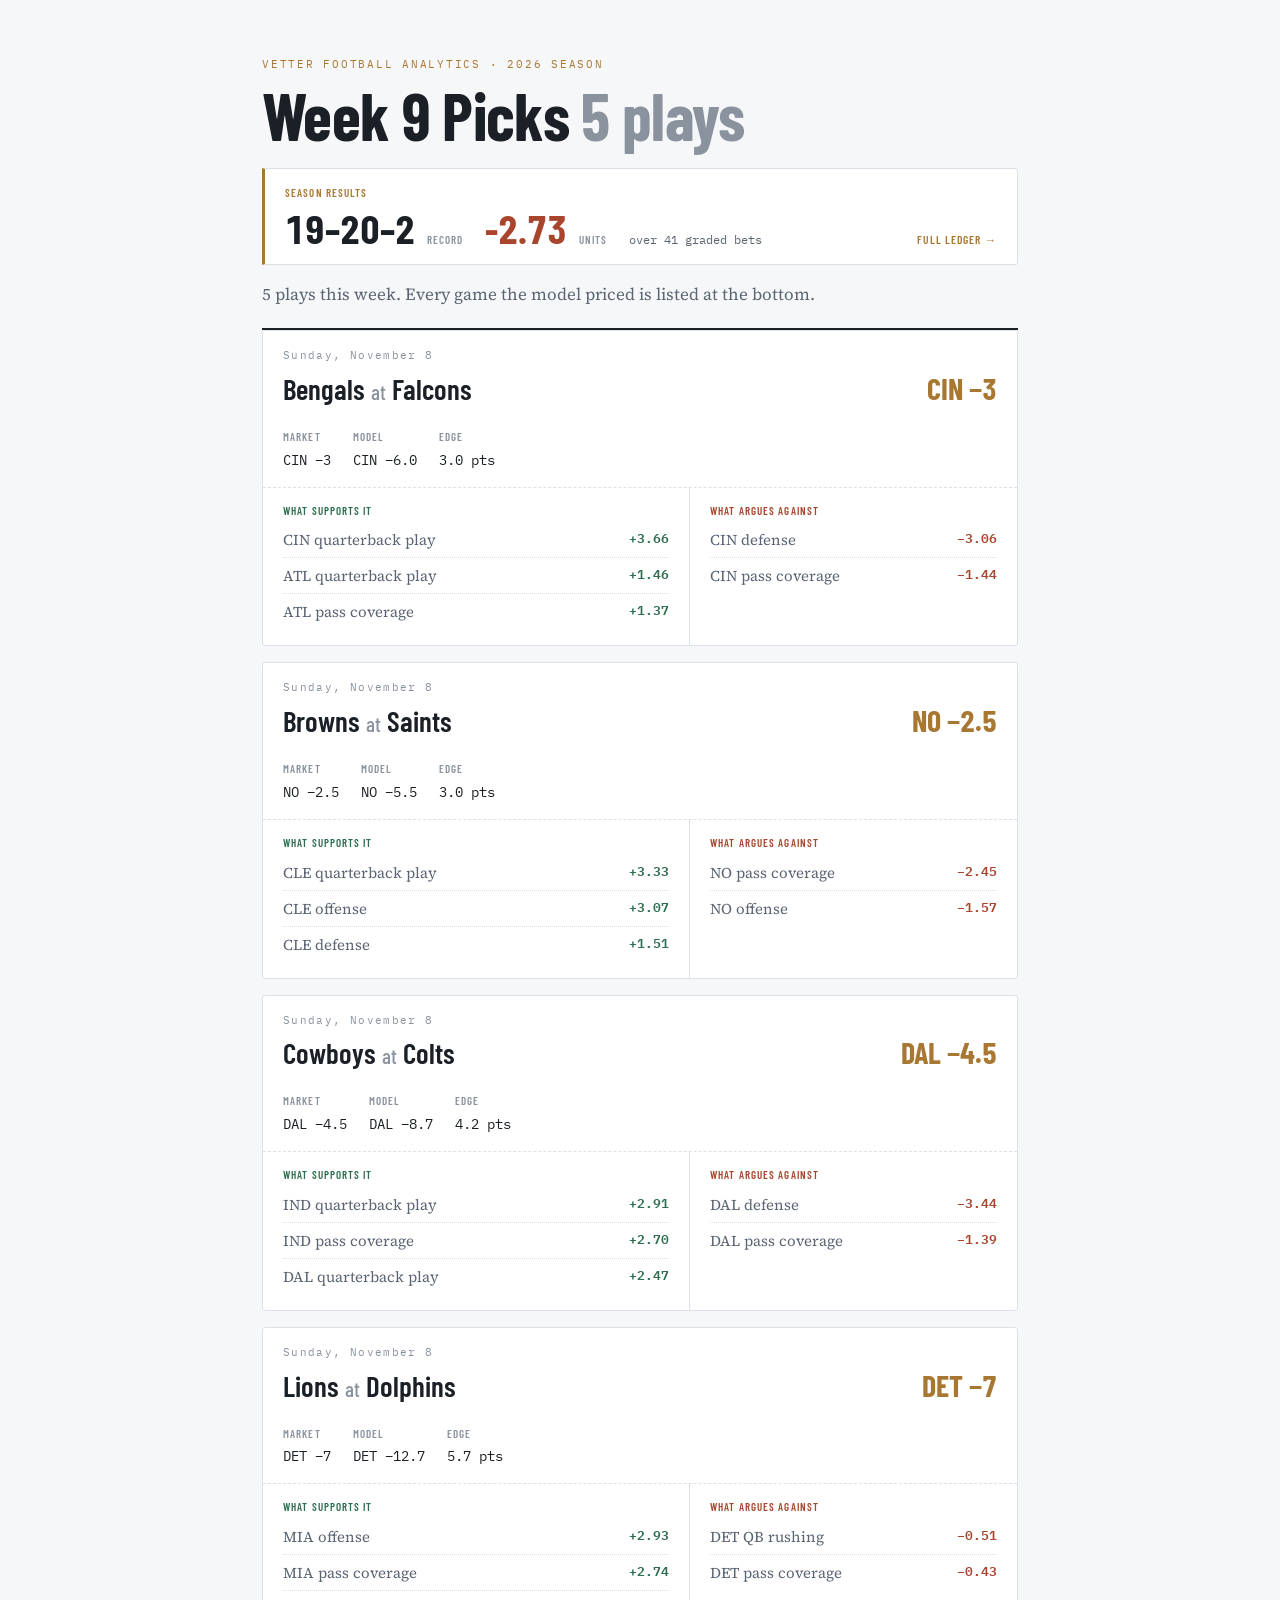
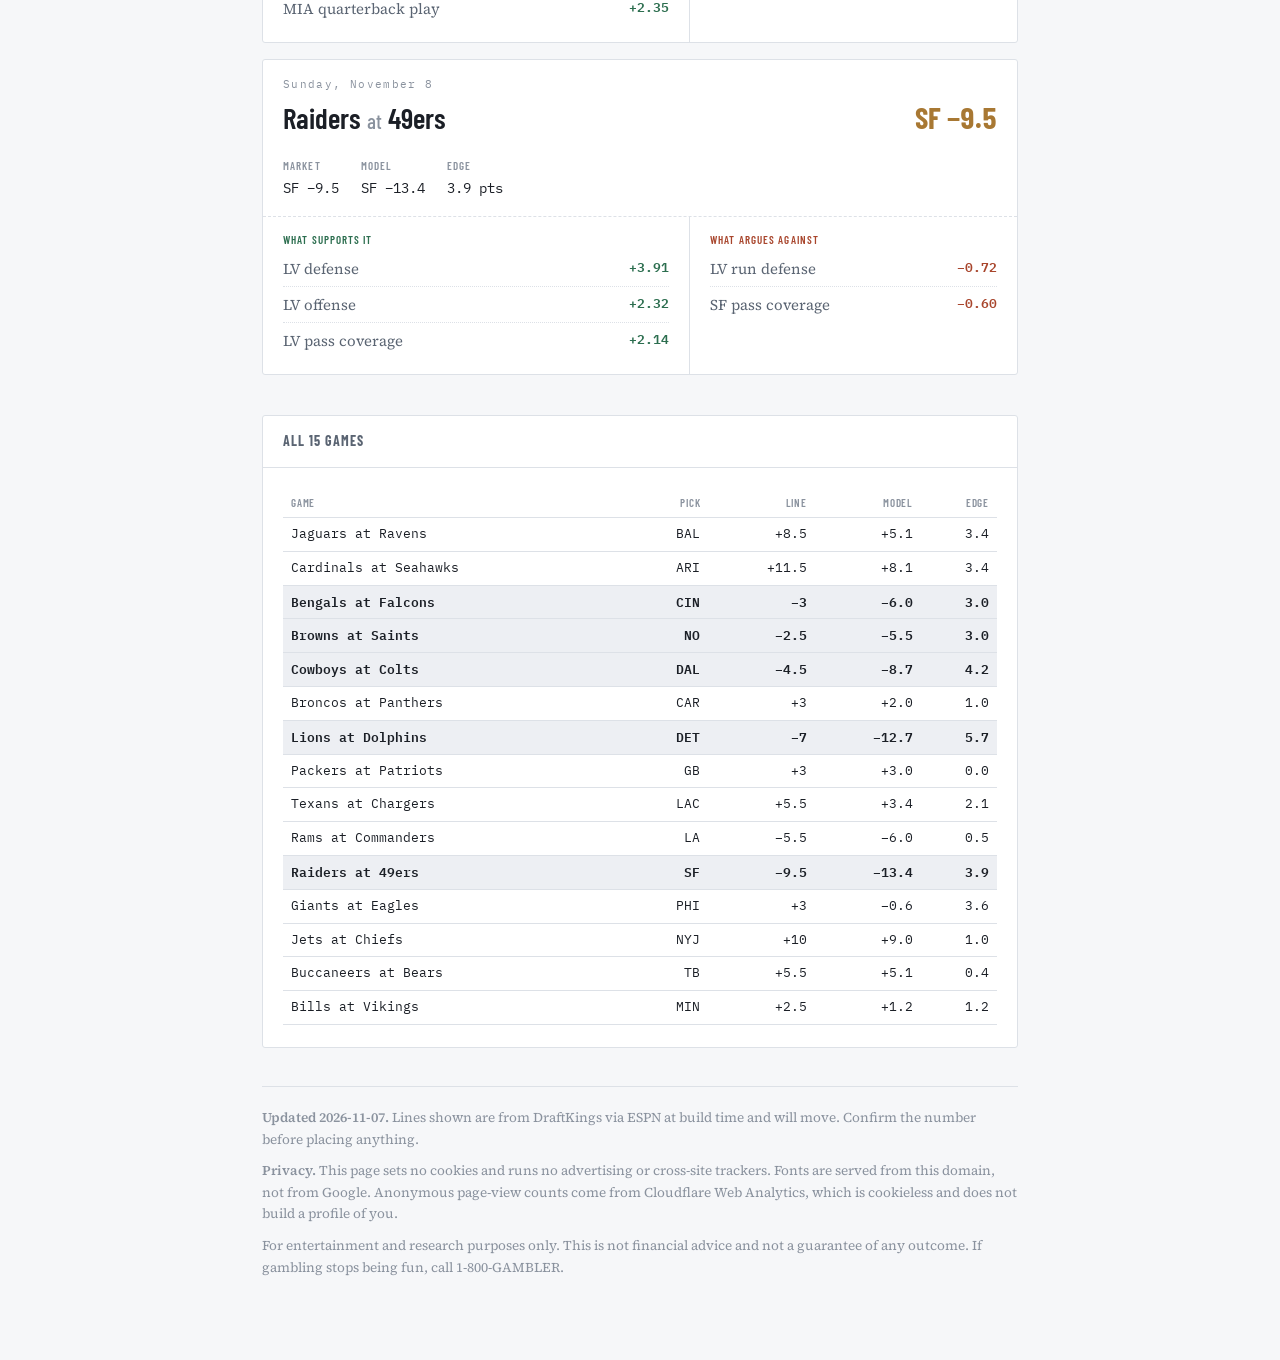
==== commit f1555a76: "picks update 2026-11-07" ====
--- a/index.html
+++ b/index.html
@@ -203,9 +203,9 @@
 <div class="wrap">
 <header>
   <p class="eyebrow">Vetter Football Analytics &middot; 2026 Season</p>
-  <h1>Week 9 Picks <em>4 plays</em></h1>
+  <h1>Week 9 Picks <em>5 plays</em></h1>
   <a class="seasonbar" href="results.html"><span class="sb-lab">Season results</span><span class="sb-fig">19&ndash;20&ndash;2</span><span class="sb-sub">record</span><span class="sb-fig neg">-2.73</span><span class="sb-sub">units</span><span class="sb-n">over 41 graded bets</span><span class="sb-go">Full ledger &rarr;</span></a>
-  <p class="lede">4 plays this week. Every game the model priced is listed at the
+  <p class="lede">5 plays this week. Every game the model priced is listed at the
   bottom.</p>
 </header>
 
@@ -245,6 +245,22 @@
     <article class="pick">
       <div class="ptop">
         <div class="day">Sunday, November 8</div>
+        <h2>Cowboys <span>at</span> Colts</h2>
+        <div class="bet">DAL −4.5</div>
+      </div>
+      <div class="nums">
+        <div><span class="k">Market</span><span>DAL −4.5</span></div>
+        <div><span class="k">Model</span><span>DAL −8.7</span></div>
+        <div><span class="k">Edge</span><span>4.2 pts</span></div>
+      </div>
+      <div class="drv">
+        <div class="dcol for"><span class="k">What supports it</span><ul><li><span>IND quarterback play</span><span>+2.91</span></li><li><span>IND pass coverage</span><span>+2.70</span></li><li><span>DAL quarterback play</span><span>+2.47</span></li></ul></div>
+        <div class="dcol agst"><span class="k">What argues against</span><ul><li><span>DAL defense</span><span>−3.44</span></li><li><span>DAL pass coverage</span><span>−1.39</span></li></ul></div>
+      </div>
+    </article>
+    <article class="pick">
+      <div class="ptop">
+        <div class="day">Sunday, November 8</div>
         <h2>Lions <span>at</span> Dolphins</h2>
         <div class="bet">DET −7</div>
       </div>
@@ -277,7 +293,7 @@
 </div>
 
 <section class="method">
-  <h3>All 14 games</h3>
+  <h3>All 15 games</h3>
   <div class="inner">
   <div class="tw"><table class="allg">
     <tr><th>Game</th><th>Pick</th><th>Line</th><th>Model</th><th>Edge</th></tr>
@@ -285,6 +301,7 @@
     <tr><td>Cardinals at Seahawks</td><td>ARI</td><td>+11.5</td><td>+8.1</td><td>3.4</td></tr>
     <tr class="on"><td>Bengals at Falcons</td><td>CIN</td><td>−3</td><td>−6.0</td><td>3.0</td></tr>
     <tr class="on"><td>Browns at Saints</td><td>NO</td><td>−2.5</td><td>−5.5</td><td>3.0</td></tr>
+    <tr class="on"><td>Cowboys at Colts</td><td>DAL</td><td>−4.5</td><td>−8.7</td><td>4.2</td></tr>
     <tr><td>Broncos at Panthers</td><td>CAR</td><td>+3</td><td>+2.0</td><td>1.0</td></tr>
     <tr class="on"><td>Lions at Dolphins</td><td>DET</td><td>−7</td><td>−12.7</td><td>5.7</td></tr>
     <tr><td>Packers at Patriots</td><td>GB</td><td>+3</td><td>+3.0</td><td>0.0</td></tr>
@@ -300,7 +317,7 @@
 </section>
 
 <footer>
-  <p><b>Updated 2026-11-02.</b> Lines shown are from DraftKings via ESPN at build time and will
+  <p><b>Updated 2026-11-07.</b> Lines shown are from DraftKings via ESPN at build time and will
   move. Confirm the number before placing anything.</p>
   <p><b>Privacy.</b> This page sets no cookies and runs no advertising or cross-site trackers. Fonts are served from this domain, not from Google. Anonymous page-view counts come from Cloudflare Web Analytics, which is cookieless and does not build a profile of you.</p>
   <p>For entertainment and research purposes only. This is not financial advice and not a
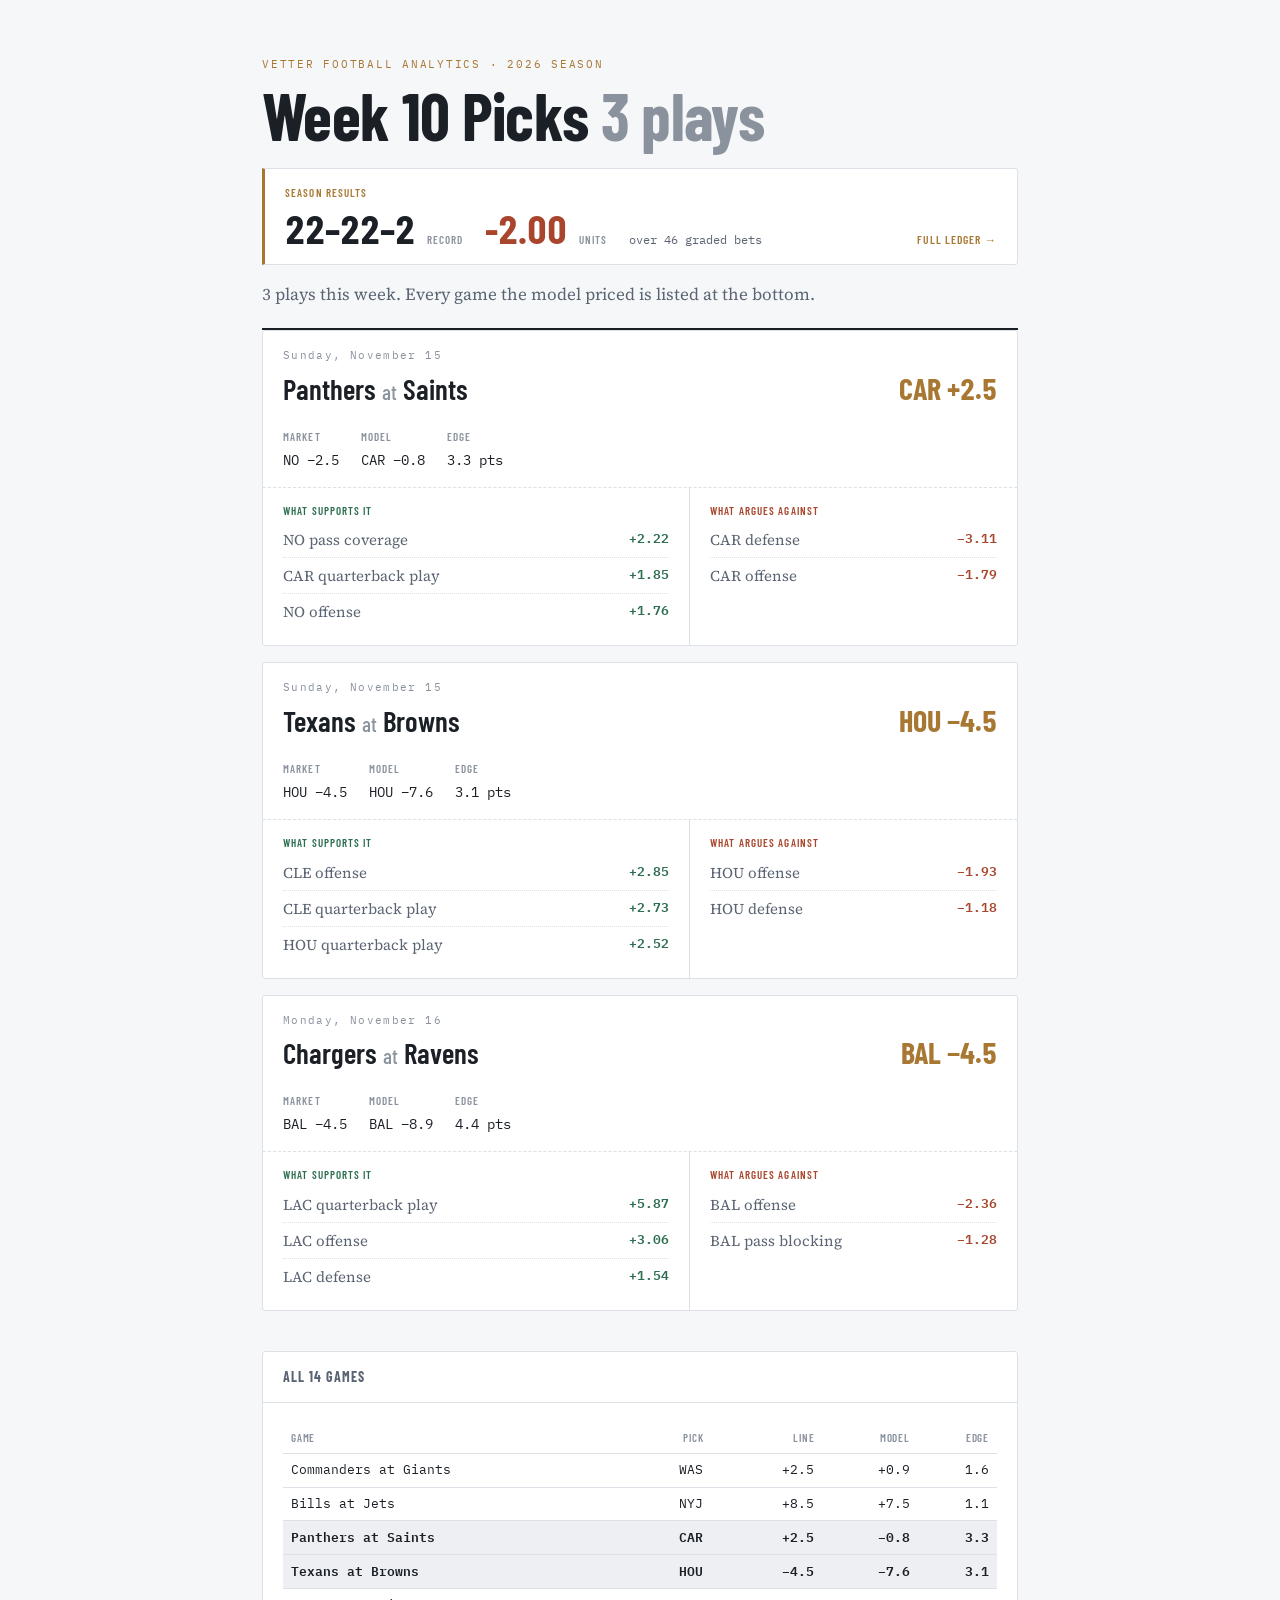
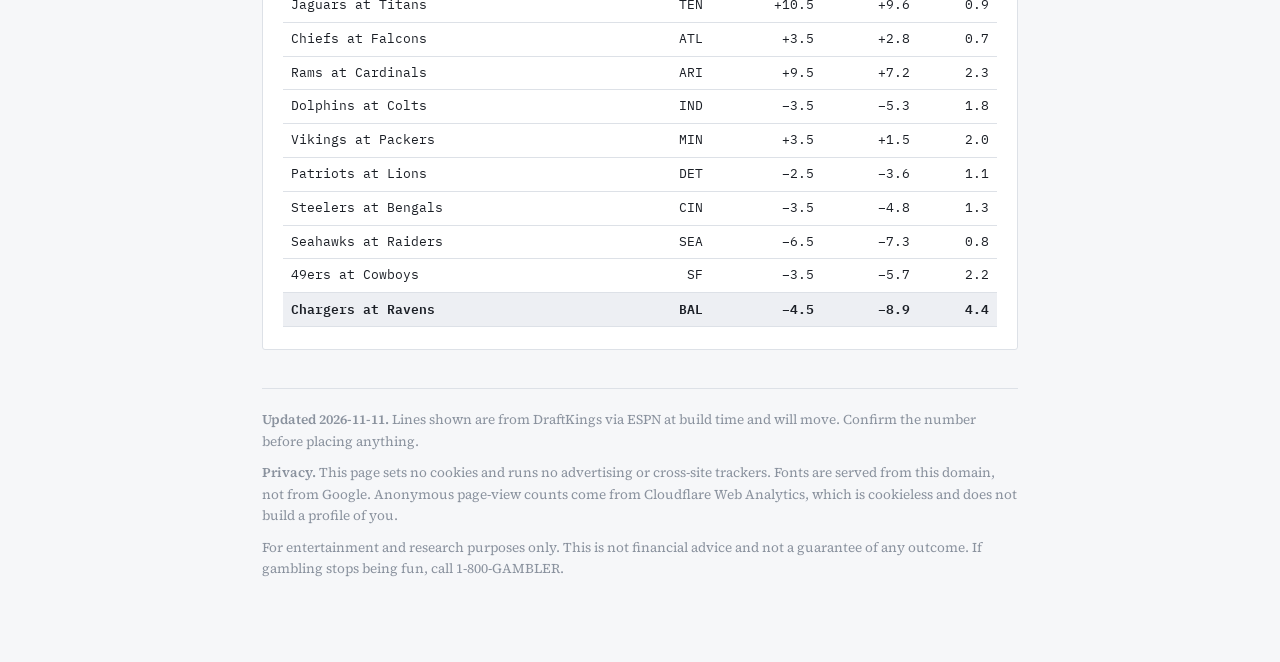
==== commit 49825b5b: "picks update 2026-11-11" ====
--- a/index.html
+++ b/index.html
@@ -2,8 +2,8 @@
 <html lang="en"><head>
 <meta charset="utf-8">
 <meta name="viewport" content="width=device-width,initial-scale=1">
-<title>Week 9 Picks &middot; Vetter Football Analytics</title>
-<meta name="description" content="Week 9 2026 NFL spread picks that pass a
+<title>Week 10 Picks &middot; Vetter Football Analytics</title>
+<meta name="description" content="Week 10 2026 NFL spread picks that pass a
 key-number filter, with the model drivers behind each and the backtest that qualified them.">
 <style>/* Self-hosted webfonts -- no request ever leaves this domain.
    Generated by scripts/vendor_fonts.py. SIL OFL 1.1, see fonts/LICENSE.txt. */
@@ -203,121 +203,88 @@
 <div class="wrap">
 <header>
   <p class="eyebrow">Vetter Football Analytics &middot; 2026 Season</p>
-  <h1>Week 9 Picks <em>5 plays</em></h1>
-  <a class="seasonbar" href="results.html"><span class="sb-lab">Season results</span><span class="sb-fig">19&ndash;20&ndash;2</span><span class="sb-sub">record</span><span class="sb-fig neg">-2.73</span><span class="sb-sub">units</span><span class="sb-n">over 41 graded bets</span><span class="sb-go">Full ledger &rarr;</span></a>
-  <p class="lede">5 plays this week. Every game the model priced is listed at the
+  <h1>Week 10 Picks <em>3 plays</em></h1>
+  <a class="seasonbar" href="results.html"><span class="sb-lab">Season results</span><span class="sb-fig">22&ndash;22&ndash;2</span><span class="sb-sub">record</span><span class="sb-fig neg">-2.00</span><span class="sb-sub">units</span><span class="sb-n">over 46 graded bets</span><span class="sb-go">Full ledger &rarr;</span></a>
+  <p class="lede">3 plays this week. Every game the model priced is listed at the
   bottom.</p>
 </header>
 
 <div class="picks">
     <article class="pick">
       <div class="ptop">
-        <div class="day">Sunday, November 8</div>
-        <h2>Bengals <span>at</span> Falcons</h2>
-        <div class="bet">CIN −3</div>
+        <div class="day">Sunday, November 15</div>
+        <h2>Panthers <span>at</span> Saints</h2>
+        <div class="bet">CAR +2.5</div>
       </div>
       <div class="nums">
-        <div><span class="k">Market</span><span>CIN −3</span></div>
-        <div><span class="k">Model</span><span>CIN −6.0</span></div>
-        <div><span class="k">Edge</span><span>3.0 pts</span></div>
+        <div><span class="k">Market</span><span>NO −2.5</span></div>
+        <div><span class="k">Model</span><span>CAR −0.8</span></div>
+        <div><span class="k">Edge</span><span>3.3 pts</span></div>
       </div>
       <div class="drv">
-        <div class="dcol for"><span class="k">What supports it</span><ul><li><span>CIN quarterback play</span><span>+3.66</span></li><li><span>ATL quarterback play</span><span>+1.46</span></li><li><span>ATL pass coverage</span><span>+1.37</span></li></ul></div>
-        <div class="dcol agst"><span class="k">What argues against</span><ul><li><span>CIN defense</span><span>−3.06</span></li><li><span>CIN pass coverage</span><span>−1.44</span></li></ul></div>
+        <div class="dcol for"><span class="k">What supports it</span><ul><li><span>NO pass coverage</span><span>+2.22</span></li><li><span>CAR quarterback play</span><span>+1.85</span></li><li><span>NO offense</span><span>+1.76</span></li></ul></div>
+        <div class="dcol agst"><span class="k">What argues against</span><ul><li><span>CAR defense</span><span>−3.11</span></li><li><span>CAR offense</span><span>−1.79</span></li></ul></div>
       </div>
     </article>
     <article class="pick">
       <div class="ptop">
-        <div class="day">Sunday, November 8</div>
-        <h2>Browns <span>at</span> Saints</h2>
-        <div class="bet">NO −2.5</div>
+        <div class="day">Sunday, November 15</div>
+        <h2>Texans <span>at</span> Browns</h2>
+        <div class="bet">HOU −4.5</div>
       </div>
       <div class="nums">
-        <div><span class="k">Market</span><span>NO −2.5</span></div>
-        <div><span class="k">Model</span><span>NO −5.5</span></div>
-        <div><span class="k">Edge</span><span>3.0 pts</span></div>
+        <div><span class="k">Market</span><span>HOU −4.5</span></div>
+        <div><span class="k">Model</span><span>HOU −7.6</span></div>
+        <div><span class="k">Edge</span><span>3.1 pts</span></div>
       </div>
       <div class="drv">
-        <div class="dcol for"><span class="k">What supports it</span><ul><li><span>CLE quarterback play</span><span>+3.33</span></li><li><span>CLE offense</span><span>+3.07</span></li><li><span>CLE defense</span><span>+1.51</span></li></ul></div>
-        <div class="dcol agst"><span class="k">What argues against</span><ul><li><span>NO pass coverage</span><span>−2.45</span></li><li><span>NO offense</span><span>−1.57</span></li></ul></div>
+        <div class="dcol for"><span class="k">What supports it</span><ul><li><span>CLE offense</span><span>+2.85</span></li><li><span>CLE quarterback play</span><span>+2.73</span></li><li><span>HOU quarterback play</span><span>+2.52</span></li></ul></div>
+        <div class="dcol agst"><span class="k">What argues against</span><ul><li><span>HOU offense</span><span>−1.93</span></li><li><span>HOU defense</span><span>−1.18</span></li></ul></div>
       </div>
     </article>
     <article class="pick">
       <div class="ptop">
-        <div class="day">Sunday, November 8</div>
-        <h2>Cowboys <span>at</span> Colts</h2>
-        <div class="bet">DAL −4.5</div>
+        <div class="day">Monday, November 16</div>
+        <h2>Chargers <span>at</span> Ravens</h2>
+        <div class="bet">BAL −4.5</div>
       </div>
       <div class="nums">
-        <div><span class="k">Market</span><span>DAL −4.5</span></div>
-        <div><span class="k">Model</span><span>DAL −8.7</span></div>
-        <div><span class="k">Edge</span><span>4.2 pts</span></div>
+        <div><span class="k">Market</span><span>BAL −4.5</span></div>
+        <div><span class="k">Model</span><span>BAL −8.9</span></div>
+        <div><span class="k">Edge</span><span>4.4 pts</span></div>
       </div>
       <div class="drv">
-        <div class="dcol for"><span class="k">What supports it</span><ul><li><span>IND quarterback play</span><span>+2.91</span></li><li><span>IND pass coverage</span><span>+2.70</span></li><li><span>DAL quarterback play</span><span>+2.47</span></li></ul></div>
-        <div class="dcol agst"><span class="k">What argues against</span><ul><li><span>DAL defense</span><span>−3.44</span></li><li><span>DAL pass coverage</span><span>−1.39</span></li></ul></div>
-      </div>
-    </article>
-    <article class="pick">
-      <div class="ptop">
-        <div class="day">Sunday, November 8</div>
-        <h2>Lions <span>at</span> Dolphins</h2>
-        <div class="bet">DET −7</div>
-      </div>
-      <div class="nums">
-        <div><span class="k">Market</span><span>DET −7</span></div>
-        <div><span class="k">Model</span><span>DET −12.7</span></div>
-        <div><span class="k">Edge</span><span>5.7 pts</span></div>
-      </div>
-      <div class="drv">
-        <div class="dcol for"><span class="k">What supports it</span><ul><li><span>MIA offense</span><span>+2.93</span></li><li><span>MIA pass coverage</span><span>+2.74</span></li><li><span>MIA quarterback play</span><span>+2.35</span></li></ul></div>
-        <div class="dcol agst"><span class="k">What argues against</span><ul><li><span>DET QB rushing</span><span>−0.51</span></li><li><span>DET pass coverage</span><span>−0.43</span></li></ul></div>
-      </div>
-    </article>
-    <article class="pick">
-      <div class="ptop">
-        <div class="day">Sunday, November 8</div>
-        <h2>Raiders <span>at</span> 49ers</h2>
-        <div class="bet">SF −9.5</div>
-      </div>
-      <div class="nums">
-        <div><span class="k">Market</span><span>SF −9.5</span></div>
-        <div><span class="k">Model</span><span>SF −13.4</span></div>
-        <div><span class="k">Edge</span><span>3.9 pts</span></div>
-      </div>
-      <div class="drv">
-        <div class="dcol for"><span class="k">What supports it</span><ul><li><span>LV defense</span><span>+3.91</span></li><li><span>LV offense</span><span>+2.32</span></li><li><span>LV pass coverage</span><span>+2.14</span></li></ul></div>
-        <div class="dcol agst"><span class="k">What argues against</span><ul><li><span>LV run defense</span><span>−0.72</span></li><li><span>SF pass coverage</span><span>−0.60</span></li></ul></div>
+        <div class="dcol for"><span class="k">What supports it</span><ul><li><span>LAC quarterback play</span><span>+5.87</span></li><li><span>LAC offense</span><span>+3.06</span></li><li><span>LAC defense</span><span>+1.54</span></li></ul></div>
+        <div class="dcol agst"><span class="k">What argues against</span><ul><li><span>BAL offense</span><span>−2.36</span></li><li><span>BAL pass blocking</span><span>−1.28</span></li></ul></div>
       </div>
     </article>
 </div>
 
 <section class="method">
-  <h3>All 15 games</h3>
+  <h3>All 14 games</h3>
   <div class="inner">
   <div class="tw"><table class="allg">
     <tr><th>Game</th><th>Pick</th><th>Line</th><th>Model</th><th>Edge</th></tr>
-    <tr><td>Jaguars at Ravens</td><td>BAL</td><td>+8.5</td><td>+5.1</td><td>3.4</td></tr>
-    <tr><td>Cardinals at Seahawks</td><td>ARI</td><td>+11.5</td><td>+8.1</td><td>3.4</td></tr>
-    <tr class="on"><td>Bengals at Falcons</td><td>CIN</td><td>−3</td><td>−6.0</td><td>3.0</td></tr>
-    <tr class="on"><td>Browns at Saints</td><td>NO</td><td>−2.5</td><td>−5.5</td><td>3.0</td></tr>
-    <tr class="on"><td>Cowboys at Colts</td><td>DAL</td><td>−4.5</td><td>−8.7</td><td>4.2</td></tr>
-    <tr><td>Broncos at Panthers</td><td>CAR</td><td>+3</td><td>+2.0</td><td>1.0</td></tr>
-    <tr class="on"><td>Lions at Dolphins</td><td>DET</td><td>−7</td><td>−12.7</td><td>5.7</td></tr>
-    <tr><td>Packers at Patriots</td><td>GB</td><td>+3</td><td>+3.0</td><td>0.0</td></tr>
-    <tr><td>Texans at Chargers</td><td>LAC</td><td>+5.5</td><td>+3.4</td><td>2.1</td></tr>
-    <tr><td>Rams at Commanders</td><td>LA</td><td>−5.5</td><td>−6.0</td><td>0.5</td></tr>
-    <tr class="on"><td>Raiders at 49ers</td><td>SF</td><td>−9.5</td><td>−13.4</td><td>3.9</td></tr>
-    <tr><td>Giants at Eagles</td><td>PHI</td><td>+3</td><td>−0.6</td><td>3.6</td></tr>
-    <tr><td>Jets at Chiefs</td><td>NYJ</td><td>+10</td><td>+9.0</td><td>1.0</td></tr>
-    <tr><td>Buccaneers at Bears</td><td>TB</td><td>+5.5</td><td>+5.1</td><td>0.4</td></tr>
-    <tr><td>Bills at Vikings</td><td>MIN</td><td>+2.5</td><td>+1.2</td><td>1.2</td></tr>
+    <tr><td>Commanders at Giants</td><td>WAS</td><td>+2.5</td><td>+0.9</td><td>1.6</td></tr>
+    <tr><td>Bills at Jets</td><td>NYJ</td><td>+8.5</td><td>+7.5</td><td>1.1</td></tr>
+    <tr class="on"><td>Panthers at Saints</td><td>CAR</td><td>+2.5</td><td>−0.8</td><td>3.3</td></tr>
+    <tr class="on"><td>Texans at Browns</td><td>HOU</td><td>−4.5</td><td>−7.6</td><td>3.1</td></tr>
+    <tr><td>Jaguars at Titans</td><td>TEN</td><td>+10.5</td><td>+9.6</td><td>0.9</td></tr>
+    <tr><td>Chiefs at Falcons</td><td>ATL</td><td>+3.5</td><td>+2.8</td><td>0.7</td></tr>
+    <tr><td>Rams at Cardinals</td><td>ARI</td><td>+9.5</td><td>+7.2</td><td>2.3</td></tr>
+    <tr><td>Dolphins at Colts</td><td>IND</td><td>−3.5</td><td>−5.3</td><td>1.8</td></tr>
+    <tr><td>Vikings at Packers</td><td>MIN</td><td>+3.5</td><td>+1.5</td><td>2.0</td></tr>
+    <tr><td>Patriots at Lions</td><td>DET</td><td>−2.5</td><td>−3.6</td><td>1.1</td></tr>
+    <tr><td>Steelers at Bengals</td><td>CIN</td><td>−3.5</td><td>−4.8</td><td>1.3</td></tr>
+    <tr><td>Seahawks at Raiders</td><td>SEA</td><td>−6.5</td><td>−7.3</td><td>0.8</td></tr>
+    <tr><td>49ers at Cowboys</td><td>SF</td><td>−3.5</td><td>−5.7</td><td>2.2</td></tr>
+    <tr class="on"><td>Chargers at Ravens</td><td>BAL</td><td>−4.5</td><td>−8.9</td><td>4.4</td></tr>
   </table></div>
   </div>
 </section>
 
 <footer>
-  <p><b>Updated 2026-11-07.</b> Lines shown are from DraftKings via ESPN at build time and will
+  <p><b>Updated 2026-11-11.</b> Lines shown are from DraftKings via ESPN at build time and will
   move. Confirm the number before placing anything.</p>
   <p><b>Privacy.</b> This page sets no cookies and runs no advertising or cross-site trackers. Fonts are served from this domain, not from Google. Anonymous page-view counts come from Cloudflare Web Analytics, which is cookieless and does not build a profile of you.</p>
   <p>For entertainment and research purposes only. This is not financial advice and not a
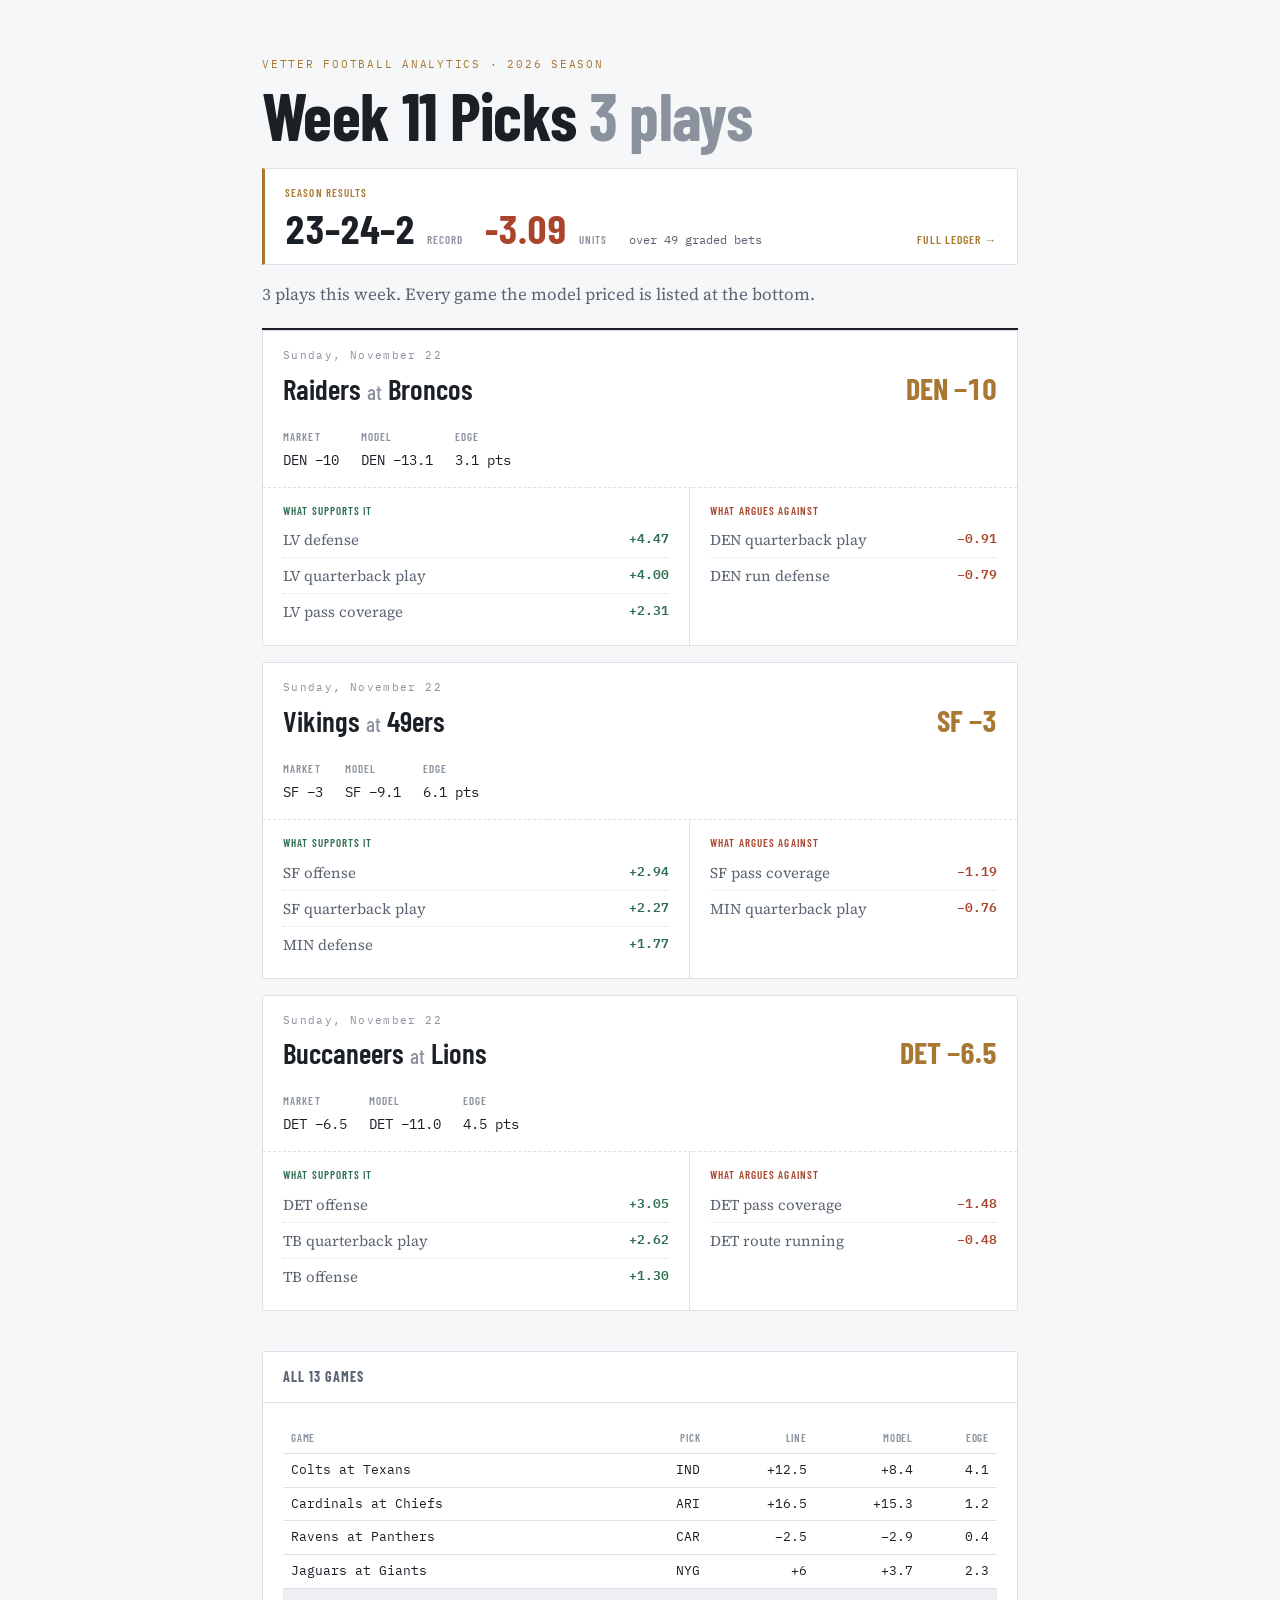
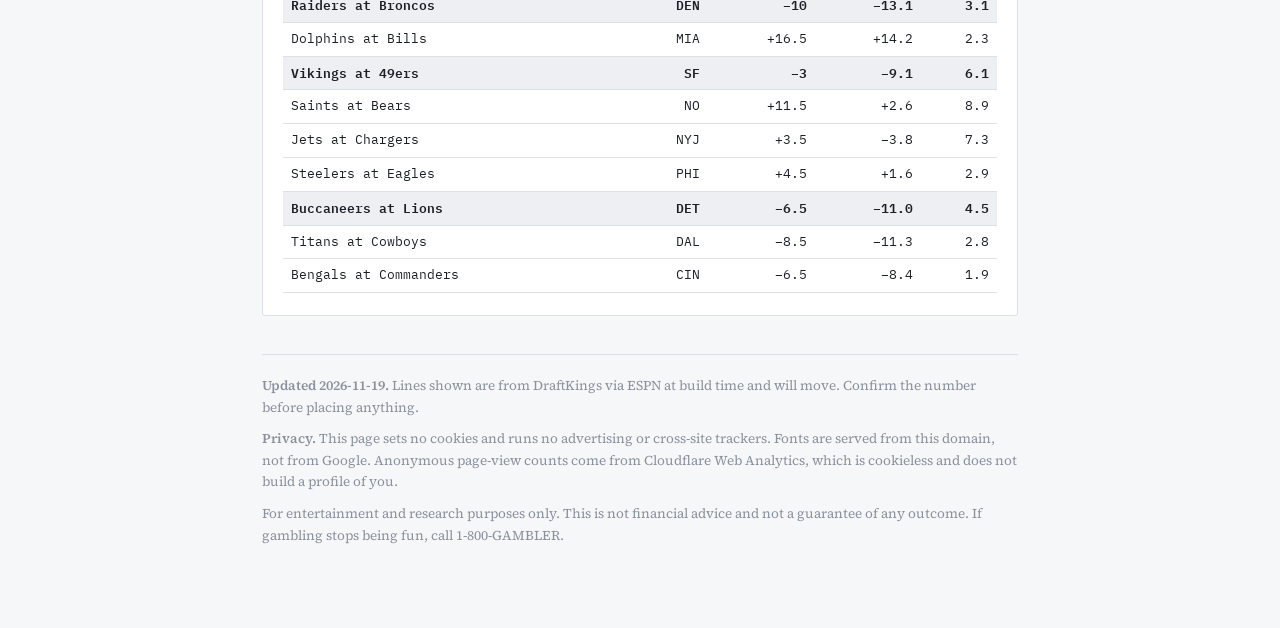
==== commit 88ae53ad: "picks update 2026-11-19" ====
--- a/index.html
+++ b/index.html
@@ -2,8 +2,8 @@
 <html lang="en"><head>
 <meta charset="utf-8">
 <meta name="viewport" content="width=device-width,initial-scale=1">
-<title>Week 10 Picks &middot; Vetter Football Analytics</title>
-<meta name="description" content="Week 10 2026 NFL spread picks that pass a
+<title>Week 11 Picks &middot; Vetter Football Analytics</title>
+<meta name="description" content="Week 11 2026 NFL spread picks that pass a
 key-number filter, with the model drivers behind each and the backtest that qualified them.">
 <style>/* Self-hosted webfonts -- no request ever leaves this domain.
    Generated by scripts/vendor_fonts.py. SIL OFL 1.1, see fonts/LICENSE.txt. */
@@ -203,8 +203,8 @@
 <div class="wrap">
 <header>
   <p class="eyebrow">Vetter Football Analytics &middot; 2026 Season</p>
-  <h1>Week 10 Picks <em>3 plays</em></h1>
-  <a class="seasonbar" href="results.html"><span class="sb-lab">Season results</span><span class="sb-fig">22&ndash;22&ndash;2</span><span class="sb-sub">record</span><span class="sb-fig neg">-2.00</span><span class="sb-sub">units</span><span class="sb-n">over 46 graded bets</span><span class="sb-go">Full ledger &rarr;</span></a>
+  <h1>Week 11 Picks <em>3 plays</em></h1>
+  <a class="seasonbar" href="results.html"><span class="sb-lab">Season results</span><span class="sb-fig">23&ndash;24&ndash;2</span><span class="sb-sub">record</span><span class="sb-fig neg">-3.09</span><span class="sb-sub">units</span><span class="sb-n">over 49 graded bets</span><span class="sb-go">Full ledger &rarr;</span></a>
   <p class="lede">3 plays this week. Every game the model priced is listed at the
   bottom.</p>
 </header>
@@ -212,79 +212,78 @@
 <div class="picks">
     <article class="pick">
       <div class="ptop">
-        <div class="day">Sunday, November 15</div>
-        <h2>Panthers <span>at</span> Saints</h2>
-        <div class="bet">CAR +2.5</div>
+        <div class="day">Sunday, November 22</div>
+        <h2>Raiders <span>at</span> Broncos</h2>
+        <div class="bet">DEN −10</div>
       </div>
       <div class="nums">
-        <div><span class="k">Market</span><span>NO −2.5</span></div>
-        <div><span class="k">Model</span><span>CAR −0.8</span></div>
-        <div><span class="k">Edge</span><span>3.3 pts</span></div>
+        <div><span class="k">Market</span><span>DEN −10</span></div>
+        <div><span class="k">Model</span><span>DEN −13.1</span></div>
+        <div><span class="k">Edge</span><span>3.1 pts</span></div>
       </div>
       <div class="drv">
-        <div class="dcol for"><span class="k">What supports it</span><ul><li><span>NO pass coverage</span><span>+2.22</span></li><li><span>CAR quarterback play</span><span>+1.85</span></li><li><span>NO offense</span><span>+1.76</span></li></ul></div>
-        <div class="dcol agst"><span class="k">What argues against</span><ul><li><span>CAR defense</span><span>−3.11</span></li><li><span>CAR offense</span><span>−1.79</span></li></ul></div>
+        <div class="dcol for"><span class="k">What supports it</span><ul><li><span>LV defense</span><span>+4.47</span></li><li><span>LV quarterback play</span><span>+4.00</span></li><li><span>LV pass coverage</span><span>+2.31</span></li></ul></div>
+        <div class="dcol agst"><span class="k">What argues against</span><ul><li><span>DEN quarterback play</span><span>−0.91</span></li><li><span>DEN run defense</span><span>−0.79</span></li></ul></div>
       </div>
     </article>
     <article class="pick">
       <div class="ptop">
-        <div class="day">Sunday, November 15</div>
-        <h2>Texans <span>at</span> Browns</h2>
-        <div class="bet">HOU −4.5</div>
+        <div class="day">Sunday, November 22</div>
+        <h2>Vikings <span>at</span> 49ers</h2>
+        <div class="bet">SF −3</div>
       </div>
       <div class="nums">
-        <div><span class="k">Market</span><span>HOU −4.5</span></div>
-        <div><span class="k">Model</span><span>HOU −7.6</span></div>
-        <div><span class="k">Edge</span><span>3.1 pts</span></div>
+        <div><span class="k">Market</span><span>SF −3</span></div>
+        <div><span class="k">Model</span><span>SF −9.1</span></div>
+        <div><span class="k">Edge</span><span>6.1 pts</span></div>
       </div>
       <div class="drv">
-        <div class="dcol for"><span class="k">What supports it</span><ul><li><span>CLE offense</span><span>+2.85</span></li><li><span>CLE quarterback play</span><span>+2.73</span></li><li><span>HOU quarterback play</span><span>+2.52</span></li></ul></div>
-        <div class="dcol agst"><span class="k">What argues against</span><ul><li><span>HOU offense</span><span>−1.93</span></li><li><span>HOU defense</span><span>−1.18</span></li></ul></div>
+        <div class="dcol for"><span class="k">What supports it</span><ul><li><span>SF offense</span><span>+2.94</span></li><li><span>SF quarterback play</span><span>+2.27</span></li><li><span>MIN defense</span><span>+1.77</span></li></ul></div>
+        <div class="dcol agst"><span class="k">What argues against</span><ul><li><span>SF pass coverage</span><span>−1.19</span></li><li><span>MIN quarterback play</span><span>−0.76</span></li></ul></div>
       </div>
     </article>
     <article class="pick">
       <div class="ptop">
-        <div class="day">Monday, November 16</div>
-        <h2>Chargers <span>at</span> Ravens</h2>
-        <div class="bet">BAL −4.5</div>
+        <div class="day">Sunday, November 22</div>
+        <h2>Buccaneers <span>at</span> Lions</h2>
+        <div class="bet">DET −6.5</div>
       </div>
       <div class="nums">
-        <div><span class="k">Market</span><span>BAL −4.5</span></div>
-        <div><span class="k">Model</span><span>BAL −8.9</span></div>
-        <div><span class="k">Edge</span><span>4.4 pts</span></div>
+        <div><span class="k">Market</span><span>DET −6.5</span></div>
+        <div><span class="k">Model</span><span>DET −11.0</span></div>
+        <div><span class="k">Edge</span><span>4.5 pts</span></div>
       </div>
       <div class="drv">
-        <div class="dcol for"><span class="k">What supports it</span><ul><li><span>LAC quarterback play</span><span>+5.87</span></li><li><span>LAC offense</span><span>+3.06</span></li><li><span>LAC defense</span><span>+1.54</span></li></ul></div>
-        <div class="dcol agst"><span class="k">What argues against</span><ul><li><span>BAL offense</span><span>−2.36</span></li><li><span>BAL pass blocking</span><span>−1.28</span></li></ul></div>
+        <div class="dcol for"><span class="k">What supports it</span><ul><li><span>DET offense</span><span>+3.05</span></li><li><span>TB quarterback play</span><span>+2.62</span></li><li><span>TB offense</span><span>+1.30</span></li></ul></div>
+        <div class="dcol agst"><span class="k">What argues against</span><ul><li><span>DET pass coverage</span><span>−1.48</span></li><li><span>DET route running</span><span>−0.48</span></li></ul></div>
       </div>
     </article>
 </div>
 
 <section class="method">
-  <h3>All 14 games</h3>
+  <h3>All 13 games</h3>
   <div class="inner">
   <div class="tw"><table class="allg">
     <tr><th>Game</th><th>Pick</th><th>Line</th><th>Model</th><th>Edge</th></tr>
-    <tr><td>Commanders at Giants</td><td>WAS</td><td>+2.5</td><td>+0.9</td><td>1.6</td></tr>
-    <tr><td>Bills at Jets</td><td>NYJ</td><td>+8.5</td><td>+7.5</td><td>1.1</td></tr>
-    <tr class="on"><td>Panthers at Saints</td><td>CAR</td><td>+2.5</td><td>−0.8</td><td>3.3</td></tr>
-    <tr class="on"><td>Texans at Browns</td><td>HOU</td><td>−4.5</td><td>−7.6</td><td>3.1</td></tr>
-    <tr><td>Jaguars at Titans</td><td>TEN</td><td>+10.5</td><td>+9.6</td><td>0.9</td></tr>
-    <tr><td>Chiefs at Falcons</td><td>ATL</td><td>+3.5</td><td>+2.8</td><td>0.7</td></tr>
-    <tr><td>Rams at Cardinals</td><td>ARI</td><td>+9.5</td><td>+7.2</td><td>2.3</td></tr>
-    <tr><td>Dolphins at Colts</td><td>IND</td><td>−3.5</td><td>−5.3</td><td>1.8</td></tr>
-    <tr><td>Vikings at Packers</td><td>MIN</td><td>+3.5</td><td>+1.5</td><td>2.0</td></tr>
-    <tr><td>Patriots at Lions</td><td>DET</td><td>−2.5</td><td>−3.6</td><td>1.1</td></tr>
-    <tr><td>Steelers at Bengals</td><td>CIN</td><td>−3.5</td><td>−4.8</td><td>1.3</td></tr>
-    <tr><td>Seahawks at Raiders</td><td>SEA</td><td>−6.5</td><td>−7.3</td><td>0.8</td></tr>
-    <tr><td>49ers at Cowboys</td><td>SF</td><td>−3.5</td><td>−5.7</td><td>2.2</td></tr>
-    <tr class="on"><td>Chargers at Ravens</td><td>BAL</td><td>−4.5</td><td>−8.9</td><td>4.4</td></tr>
+    <tr><td>Colts at Texans</td><td>IND</td><td>+12.5</td><td>+8.4</td><td>4.1</td></tr>
+    <tr><td>Cardinals at Chiefs</td><td>ARI</td><td>+16.5</td><td>+15.3</td><td>1.2</td></tr>
+    <tr><td>Ravens at Panthers</td><td>CAR</td><td>−2.5</td><td>−2.9</td><td>0.4</td></tr>
+    <tr><td>Jaguars at Giants</td><td>NYG</td><td>+6</td><td>+3.7</td><td>2.3</td></tr>
+    <tr class="on"><td>Raiders at Broncos</td><td>DEN</td><td>−10</td><td>−13.1</td><td>3.1</td></tr>
+    <tr><td>Dolphins at Bills</td><td>MIA</td><td>+16.5</td><td>+14.2</td><td>2.3</td></tr>
+    <tr class="on"><td>Vikings at 49ers</td><td>SF</td><td>−3</td><td>−9.1</td><td>6.1</td></tr>
+    <tr><td>Saints at Bears</td><td>NO</td><td>+11.5</td><td>+2.6</td><td>8.9</td></tr>
+    <tr><td>Jets at Chargers</td><td>NYJ</td><td>+3.5</td><td>−3.8</td><td>7.3</td></tr>
+    <tr><td>Steelers at Eagles</td><td>PHI</td><td>+4.5</td><td>+1.6</td><td>2.9</td></tr>
+    <tr class="on"><td>Buccaneers at Lions</td><td>DET</td><td>−6.5</td><td>−11.0</td><td>4.5</td></tr>
+    <tr><td>Titans at Cowboys</td><td>DAL</td><td>−8.5</td><td>−11.3</td><td>2.8</td></tr>
+    <tr><td>Bengals at Commanders</td><td>CIN</td><td>−6.5</td><td>−8.4</td><td>1.9</td></tr>
   </table></div>
   </div>
 </section>
 
 <footer>
-  <p><b>Updated 2026-11-11.</b> Lines shown are from DraftKings via ESPN at build time and will
+  <p><b>Updated 2026-11-19.</b> Lines shown are from DraftKings via ESPN at build time and will
   move. Confirm the number before placing anything.</p>
   <p><b>Privacy.</b> This page sets no cookies and runs no advertising or cross-site trackers. Fonts are served from this domain, not from Google. Anonymous page-view counts come from Cloudflare Web Analytics, which is cookieless and does not build a profile of you.</p>
   <p>For entertainment and research purposes only. This is not financial advice and not a
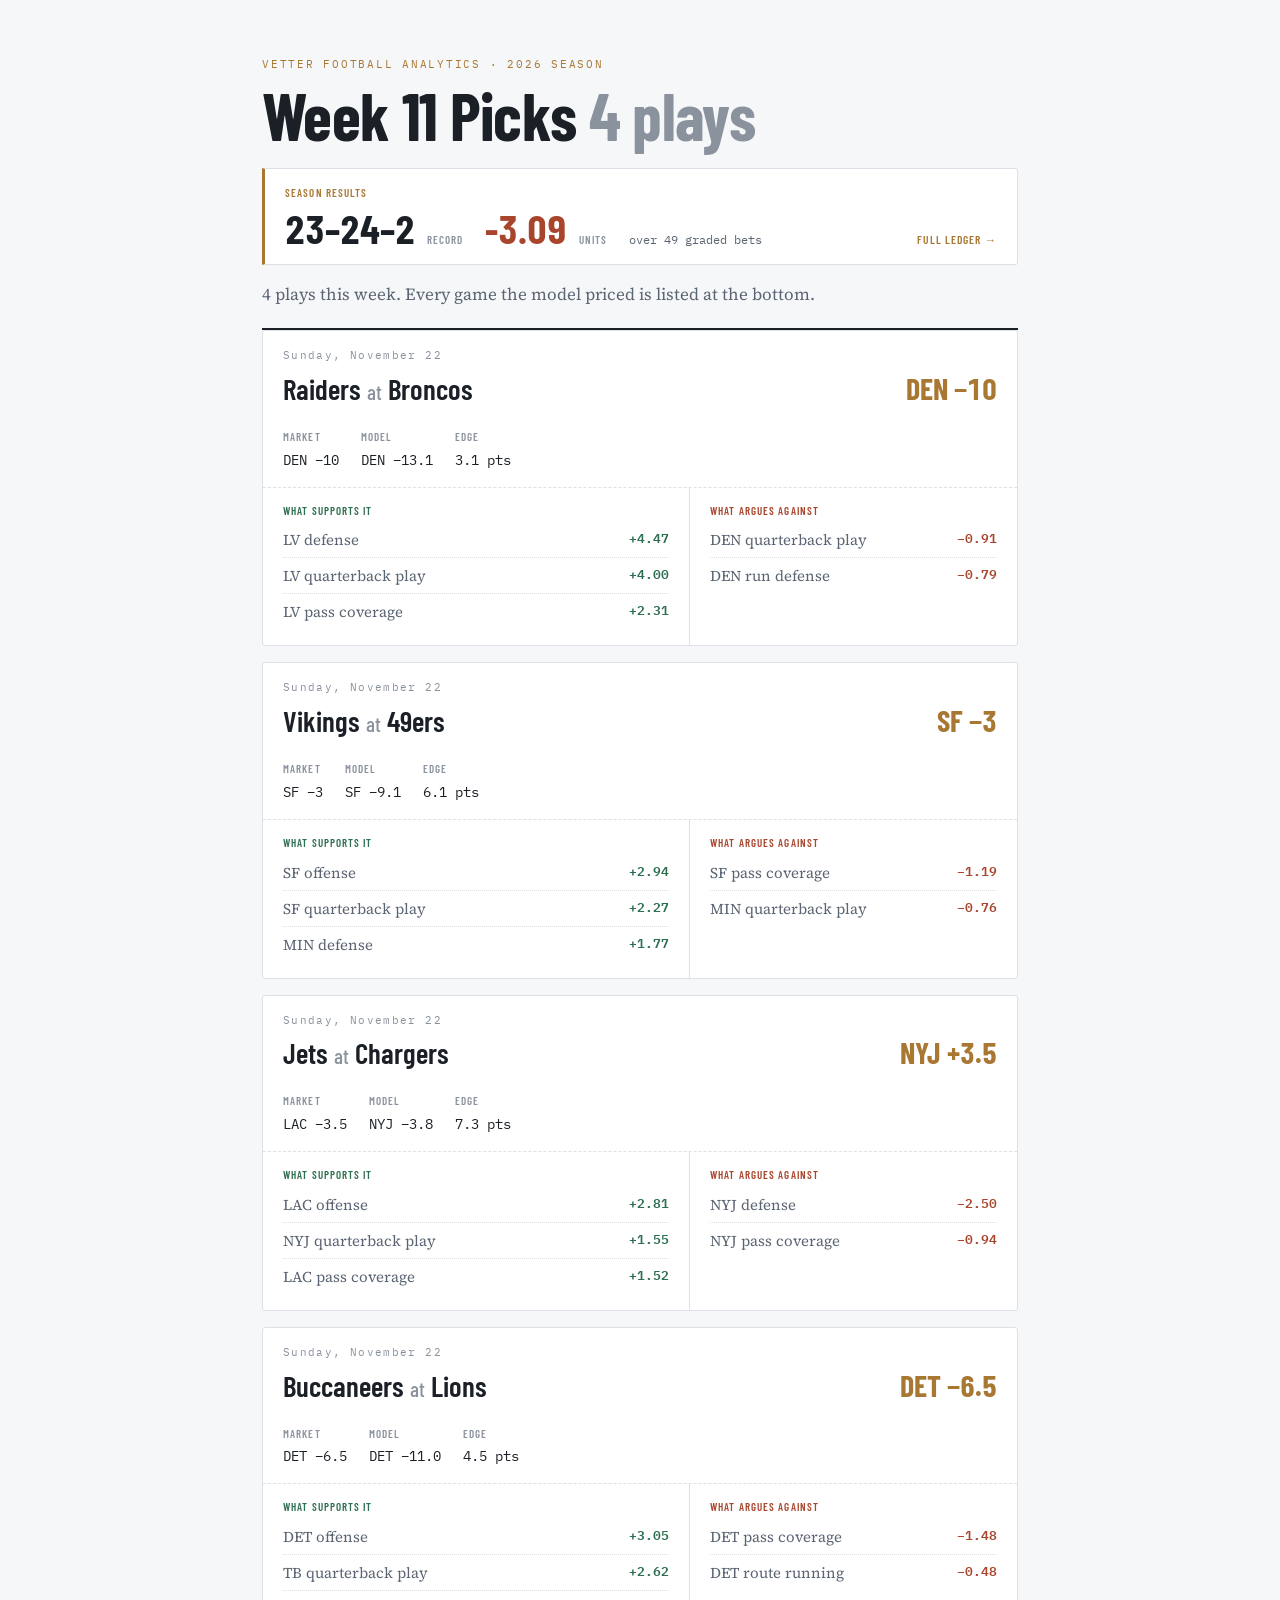
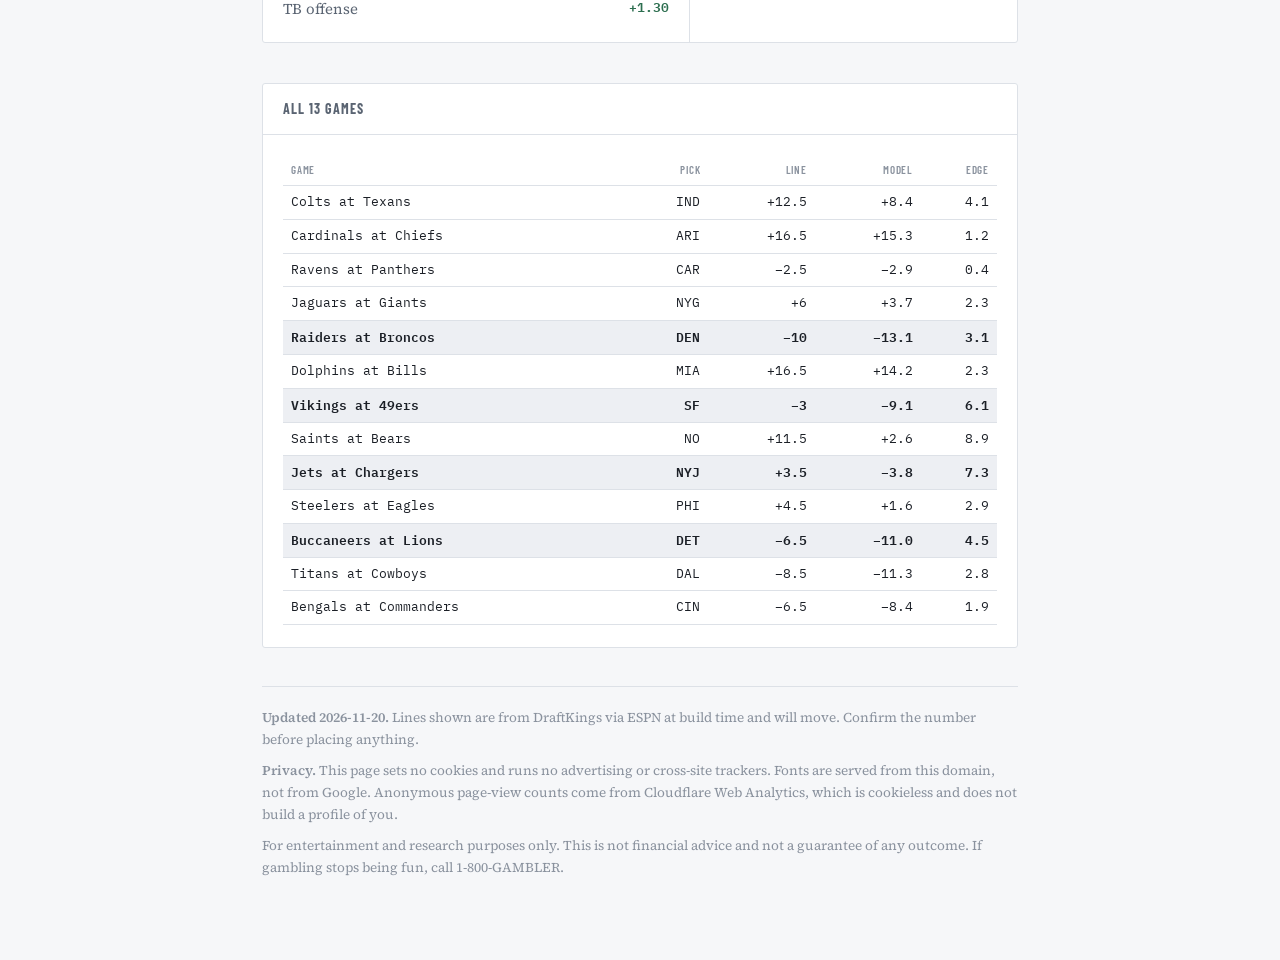
==== commit 170f13d8: "picks update 2026-11-22" ====
--- a/index.html
+++ b/index.html
@@ -203,9 +203,9 @@
 <div class="wrap">
 <header>
   <p class="eyebrow">Vetter Football Analytics &middot; 2026 Season</p>
-  <h1>Week 11 Picks <em>3 plays</em></h1>
+  <h1>Week 11 Picks <em>4 plays</em></h1>
   <a class="seasonbar" href="results.html"><span class="sb-lab">Season results</span><span class="sb-fig">23&ndash;24&ndash;2</span><span class="sb-sub">record</span><span class="sb-fig neg">-3.09</span><span class="sb-sub">units</span><span class="sb-n">over 49 graded bets</span><span class="sb-go">Full ledger &rarr;</span></a>
-  <p class="lede">3 plays this week. Every game the model priced is listed at the
+  <p class="lede">4 plays this week. Every game the model priced is listed at the
   bottom.</p>
 </header>
 
@@ -240,6 +240,22 @@
       <div class="drv">
         <div class="dcol for"><span class="k">What supports it</span><ul><li><span>SF offense</span><span>+2.94</span></li><li><span>SF quarterback play</span><span>+2.27</span></li><li><span>MIN defense</span><span>+1.77</span></li></ul></div>
         <div class="dcol agst"><span class="k">What argues against</span><ul><li><span>SF pass coverage</span><span>−1.19</span></li><li><span>MIN quarterback play</span><span>−0.76</span></li></ul></div>
+      </div>
+    </article>
+    <article class="pick">
+      <div class="ptop">
+        <div class="day">Sunday, November 22</div>
+        <h2>Jets <span>at</span> Chargers</h2>
+        <div class="bet">NYJ +3.5</div>
+      </div>
+      <div class="nums">
+        <div><span class="k">Market</span><span>LAC −3.5</span></div>
+        <div><span class="k">Model</span><span>NYJ −3.8</span></div>
+        <div><span class="k">Edge</span><span>7.3 pts</span></div>
+      </div>
+      <div class="drv">
+        <div class="dcol for"><span class="k">What supports it</span><ul><li><span>LAC offense</span><span>+2.81</span></li><li><span>NYJ quarterback play</span><span>+1.55</span></li><li><span>LAC pass coverage</span><span>+1.52</span></li></ul></div>
+        <div class="dcol agst"><span class="k">What argues against</span><ul><li><span>NYJ defense</span><span>−2.50</span></li><li><span>NYJ pass coverage</span><span>−0.94</span></li></ul></div>
       </div>
     </article>
     <article class="pick">
@@ -273,7 +289,7 @@
     <tr><td>Dolphins at Bills</td><td>MIA</td><td>+16.5</td><td>+14.2</td><td>2.3</td></tr>
     <tr class="on"><td>Vikings at 49ers</td><td>SF</td><td>−3</td><td>−9.1</td><td>6.1</td></tr>
     <tr><td>Saints at Bears</td><td>NO</td><td>+11.5</td><td>+2.6</td><td>8.9</td></tr>
-    <tr><td>Jets at Chargers</td><td>NYJ</td><td>+3.5</td><td>−3.8</td><td>7.3</td></tr>
+    <tr class="on"><td>Jets at Chargers</td><td>NYJ</td><td>+3.5</td><td>−3.8</td><td>7.3</td></tr>
     <tr><td>Steelers at Eagles</td><td>PHI</td><td>+4.5</td><td>+1.6</td><td>2.9</td></tr>
     <tr class="on"><td>Buccaneers at Lions</td><td>DET</td><td>−6.5</td><td>−11.0</td><td>4.5</td></tr>
     <tr><td>Titans at Cowboys</td><td>DAL</td><td>−8.5</td><td>−11.3</td><td>2.8</td></tr>
@@ -283,7 +299,7 @@
 </section>
 
 <footer>
-  <p><b>Updated 2026-11-19.</b> Lines shown are from DraftKings via ESPN at build time and will
+  <p><b>Updated 2026-11-20.</b> Lines shown are from DraftKings via ESPN at build time and will
   move. Confirm the number before placing anything.</p>
   <p><b>Privacy.</b> This page sets no cookies and runs no advertising or cross-site trackers. Fonts are served from this domain, not from Google. Anonymous page-view counts come from Cloudflare Web Analytics, which is cookieless and does not build a profile of you.</p>
   <p>For entertainment and research purposes only. This is not financial advice and not a
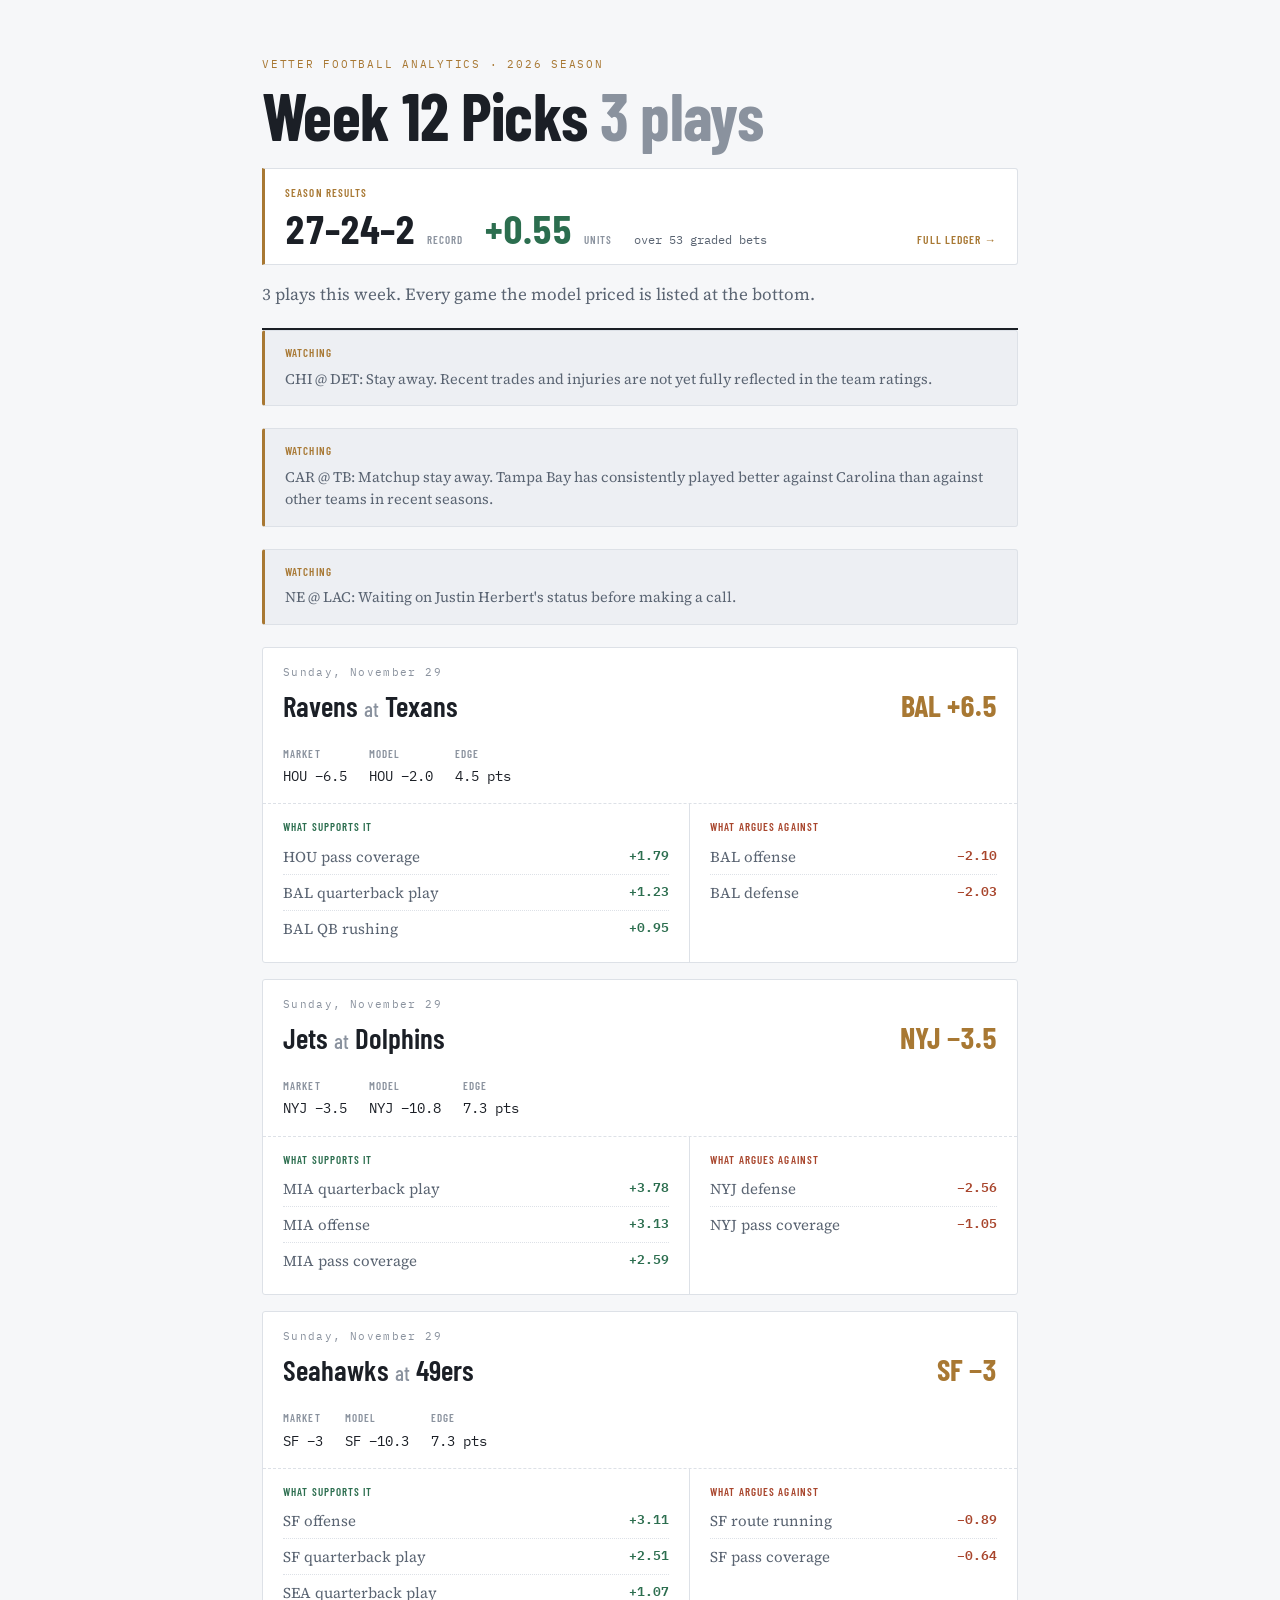
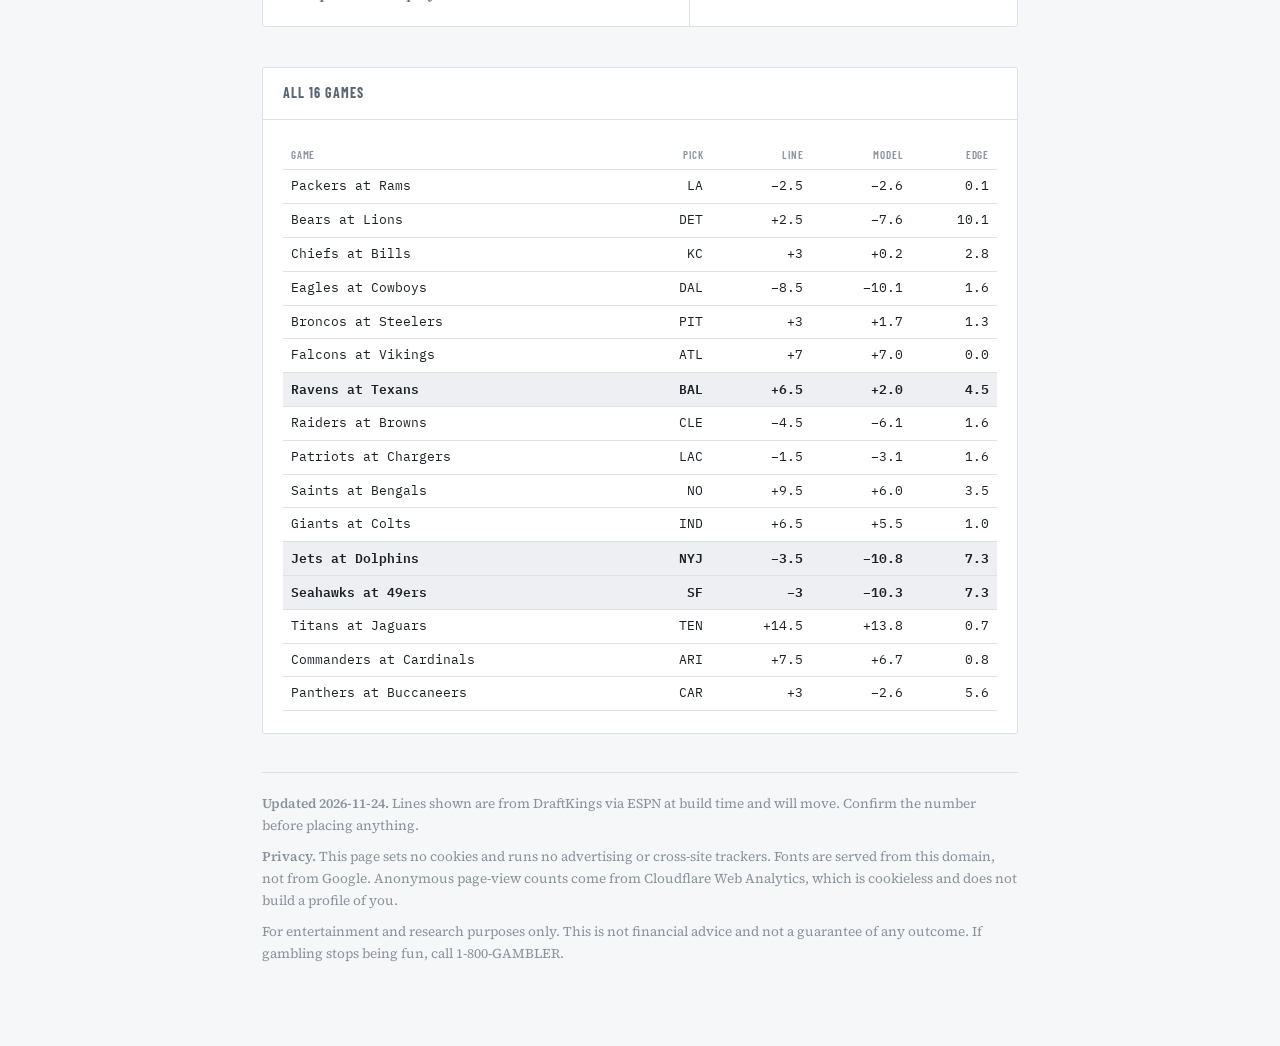
==== commit c654e094: "picks update 2026-11-25" ====
--- a/index.html
+++ b/index.html
@@ -2,8 +2,8 @@
 <html lang="en"><head>
 <meta charset="utf-8">
 <meta name="viewport" content="width=device-width,initial-scale=1">
-<title>Week 11 Picks &middot; Vetter Football Analytics</title>
-<meta name="description" content="Week 11 2026 NFL spread picks that pass a
+<title>Week 12 Picks &middot; Vetter Football Analytics</title>
+<meta name="description" content="Week 12 2026 NFL spread picks that pass a
 key-number filter, with the model drivers behind each and the backtest that qualified them.">
 <style>/* Self-hosted webfonts -- no request ever leaves this domain.
    Generated by scripts/vendor_fonts.py. SIL OFL 1.1, see fonts/LICENSE.txt. */
@@ -203,103 +203,90 @@
 <div class="wrap">
 <header>
   <p class="eyebrow">Vetter Football Analytics &middot; 2026 Season</p>
-  <h1>Week 11 Picks <em>4 plays</em></h1>
-  <a class="seasonbar" href="results.html"><span class="sb-lab">Season results</span><span class="sb-fig">23&ndash;24&ndash;2</span><span class="sb-sub">record</span><span class="sb-fig neg">-3.09</span><span class="sb-sub">units</span><span class="sb-n">over 49 graded bets</span><span class="sb-go">Full ledger &rarr;</span></a>
-  <p class="lede">4 plays this week. Every game the model priced is listed at the
+  <h1>Week 12 Picks <em>3 plays</em></h1>
+  <a class="seasonbar" href="results.html"><span class="sb-lab">Season results</span><span class="sb-fig">27&ndash;24&ndash;2</span><span class="sb-sub">record</span><span class="sb-fig pos">+0.55</span><span class="sb-sub">units</span><span class="sb-n">over 53 graded bets</span><span class="sb-go">Full ledger &rarr;</span></a>
+  <p class="lede">3 plays this week. Every game the model priced is listed at the
   bottom.</p>
 </header>
 
-<div class="picks">
+<div class="note watch"><span class="k">Watching</span><p>CHI @ DET: Stay away. Recent trades and injuries are not yet fully reflected in the team ratings.</p></div><div class="note watch"><span class="k">Watching</span><p>CAR @ TB: Matchup stay away. Tampa Bay has consistently played better against Carolina than against other teams in recent seasons.</p></div><div class="note watch"><span class="k">Watching</span><p>NE @ LAC: Waiting on Justin Herbert&#x27;s status before making a call.</p></div><div class="picks">
     <article class="pick">
       <div class="ptop">
-        <div class="day">Sunday, November 22</div>
-        <h2>Raiders <span>at</span> Broncos</h2>
-        <div class="bet">DEN −10</div>
+        <div class="day">Sunday, November 29</div>
+        <h2>Ravens <span>at</span> Texans</h2>
+        <div class="bet">BAL +6.5</div>
       </div>
       <div class="nums">
-        <div><span class="k">Market</span><span>DEN −10</span></div>
-        <div><span class="k">Model</span><span>DEN −13.1</span></div>
-        <div><span class="k">Edge</span><span>3.1 pts</span></div>
+        <div><span class="k">Market</span><span>HOU −6.5</span></div>
+        <div><span class="k">Model</span><span>HOU −2.0</span></div>
+        <div><span class="k">Edge</span><span>4.5 pts</span></div>
       </div>
       <div class="drv">
-        <div class="dcol for"><span class="k">What supports it</span><ul><li><span>LV defense</span><span>+4.47</span></li><li><span>LV quarterback play</span><span>+4.00</span></li><li><span>LV pass coverage</span><span>+2.31</span></li></ul></div>
-        <div class="dcol agst"><span class="k">What argues against</span><ul><li><span>DEN quarterback play</span><span>−0.91</span></li><li><span>DEN run defense</span><span>−0.79</span></li></ul></div>
+        <div class="dcol for"><span class="k">What supports it</span><ul><li><span>HOU pass coverage</span><span>+1.79</span></li><li><span>BAL quarterback play</span><span>+1.23</span></li><li><span>BAL QB rushing</span><span>+0.95</span></li></ul></div>
+        <div class="dcol agst"><span class="k">What argues against</span><ul><li><span>BAL offense</span><span>−2.10</span></li><li><span>BAL defense</span><span>−2.03</span></li></ul></div>
       </div>
     </article>
     <article class="pick">
       <div class="ptop">
-        <div class="day">Sunday, November 22</div>
-        <h2>Vikings <span>at</span> 49ers</h2>
-        <div class="bet">SF −3</div>
+        <div class="day">Sunday, November 29</div>
+        <h2>Jets <span>at</span> Dolphins</h2>
+        <div class="bet">NYJ −3.5</div>
       </div>
       <div class="nums">
-        <div><span class="k">Market</span><span>SF −3</span></div>
-        <div><span class="k">Model</span><span>SF −9.1</span></div>
-        <div><span class="k">Edge</span><span>6.1 pts</span></div>
+        <div><span class="k">Market</span><span>NYJ −3.5</span></div>
+        <div><span class="k">Model</span><span>NYJ −10.8</span></div>
+        <div><span class="k">Edge</span><span>7.3 pts</span></div>
       </div>
       <div class="drv">
-        <div class="dcol for"><span class="k">What supports it</span><ul><li><span>SF offense</span><span>+2.94</span></li><li><span>SF quarterback play</span><span>+2.27</span></li><li><span>MIN defense</span><span>+1.77</span></li></ul></div>
-        <div class="dcol agst"><span class="k">What argues against</span><ul><li><span>SF pass coverage</span><span>−1.19</span></li><li><span>MIN quarterback play</span><span>−0.76</span></li></ul></div>
+        <div class="dcol for"><span class="k">What supports it</span><ul><li><span>MIA quarterback play</span><span>+3.78</span></li><li><span>MIA offense</span><span>+3.13</span></li><li><span>MIA pass coverage</span><span>+2.59</span></li></ul></div>
+        <div class="dcol agst"><span class="k">What argues against</span><ul><li><span>NYJ defense</span><span>−2.56</span></li><li><span>NYJ pass coverage</span><span>−1.05</span></li></ul></div>
       </div>
     </article>
     <article class="pick">
       <div class="ptop">
-        <div class="day">Sunday, November 22</div>
-        <h2>Jets <span>at</span> Chargers</h2>
-        <div class="bet">NYJ +3.5</div>
+        <div class="day">Sunday, November 29</div>
+        <h2>Seahawks <span>at</span> 49ers</h2>
+        <div class="bet">SF −3</div>
       </div>
       <div class="nums">
-        <div><span class="k">Market</span><span>LAC −3.5</span></div>
-        <div><span class="k">Model</span><span>NYJ −3.8</span></div>
+        <div><span class="k">Market</span><span>SF −3</span></div>
+        <div><span class="k">Model</span><span>SF −10.3</span></div>
         <div><span class="k">Edge</span><span>7.3 pts</span></div>
       </div>
       <div class="drv">
-        <div class="dcol for"><span class="k">What supports it</span><ul><li><span>LAC offense</span><span>+2.81</span></li><li><span>NYJ quarterback play</span><span>+1.55</span></li><li><span>LAC pass coverage</span><span>+1.52</span></li></ul></div>
-        <div class="dcol agst"><span class="k">What argues against</span><ul><li><span>NYJ defense</span><span>−2.50</span></li><li><span>NYJ pass coverage</span><span>−0.94</span></li></ul></div>
-      </div>
-    </article>
-    <article class="pick">
-      <div class="ptop">
-        <div class="day">Sunday, November 22</div>
-        <h2>Buccaneers <span>at</span> Lions</h2>
-        <div class="bet">DET −6.5</div>
-      </div>
-      <div class="nums">
-        <div><span class="k">Market</span><span>DET −6.5</span></div>
-        <div><span class="k">Model</span><span>DET −11.0</span></div>
-        <div><span class="k">Edge</span><span>4.5 pts</span></div>
-      </div>
-      <div class="drv">
-        <div class="dcol for"><span class="k">What supports it</span><ul><li><span>DET offense</span><span>+3.05</span></li><li><span>TB quarterback play</span><span>+2.62</span></li><li><span>TB offense</span><span>+1.30</span></li></ul></div>
-        <div class="dcol agst"><span class="k">What argues against</span><ul><li><span>DET pass coverage</span><span>−1.48</span></li><li><span>DET route running</span><span>−0.48</span></li></ul></div>
+        <div class="dcol for"><span class="k">What supports it</span><ul><li><span>SF offense</span><span>+3.11</span></li><li><span>SF quarterback play</span><span>+2.51</span></li><li><span>SEA quarterback play</span><span>+1.07</span></li></ul></div>
+        <div class="dcol agst"><span class="k">What argues against</span><ul><li><span>SF route running</span><span>−0.89</span></li><li><span>SF pass coverage</span><span>−0.64</span></li></ul></div>
       </div>
     </article>
 </div>
 
 <section class="method">
-  <h3>All 13 games</h3>
+  <h3>All 16 games</h3>
   <div class="inner">
   <div class="tw"><table class="allg">
     <tr><th>Game</th><th>Pick</th><th>Line</th><th>Model</th><th>Edge</th></tr>
-    <tr><td>Colts at Texans</td><td>IND</td><td>+12.5</td><td>+8.4</td><td>4.1</td></tr>
-    <tr><td>Cardinals at Chiefs</td><td>ARI</td><td>+16.5</td><td>+15.3</td><td>1.2</td></tr>
-    <tr><td>Ravens at Panthers</td><td>CAR</td><td>−2.5</td><td>−2.9</td><td>0.4</td></tr>
-    <tr><td>Jaguars at Giants</td><td>NYG</td><td>+6</td><td>+3.7</td><td>2.3</td></tr>
-    <tr class="on"><td>Raiders at Broncos</td><td>DEN</td><td>−10</td><td>−13.1</td><td>3.1</td></tr>
-    <tr><td>Dolphins at Bills</td><td>MIA</td><td>+16.5</td><td>+14.2</td><td>2.3</td></tr>
-    <tr class="on"><td>Vikings at 49ers</td><td>SF</td><td>−3</td><td>−9.1</td><td>6.1</td></tr>
-    <tr><td>Saints at Bears</td><td>NO</td><td>+11.5</td><td>+2.6</td><td>8.9</td></tr>
-    <tr class="on"><td>Jets at Chargers</td><td>NYJ</td><td>+3.5</td><td>−3.8</td><td>7.3</td></tr>
-    <tr><td>Steelers at Eagles</td><td>PHI</td><td>+4.5</td><td>+1.6</td><td>2.9</td></tr>
-    <tr class="on"><td>Buccaneers at Lions</td><td>DET</td><td>−6.5</td><td>−11.0</td><td>4.5</td></tr>
-    <tr><td>Titans at Cowboys</td><td>DAL</td><td>−8.5</td><td>−11.3</td><td>2.8</td></tr>
-    <tr><td>Bengals at Commanders</td><td>CIN</td><td>−6.5</td><td>−8.4</td><td>1.9</td></tr>
+    <tr><td>Packers at Rams</td><td>LA</td><td>−2.5</td><td>−2.6</td><td>0.1</td></tr>
+    <tr><td>Bears at Lions</td><td>DET</td><td>+2.5</td><td>−7.6</td><td>10.1</td></tr>
+    <tr><td>Chiefs at Bills</td><td>KC</td><td>+3</td><td>+0.2</td><td>2.8</td></tr>
+    <tr><td>Eagles at Cowboys</td><td>DAL</td><td>−8.5</td><td>−10.1</td><td>1.6</td></tr>
+    <tr><td>Broncos at Steelers</td><td>PIT</td><td>+3</td><td>+1.7</td><td>1.3</td></tr>
+    <tr><td>Falcons at Vikings</td><td>ATL</td><td>+7</td><td>+7.0</td><td>0.0</td></tr>
+    <tr class="on"><td>Ravens at Texans</td><td>BAL</td><td>+6.5</td><td>+2.0</td><td>4.5</td></tr>
+    <tr><td>Raiders at Browns</td><td>CLE</td><td>−4.5</td><td>−6.1</td><td>1.6</td></tr>
+    <tr><td>Patriots at Chargers</td><td>LAC</td><td>−1.5</td><td>−3.1</td><td>1.6</td></tr>
+    <tr><td>Saints at Bengals</td><td>NO</td><td>+9.5</td><td>+6.0</td><td>3.5</td></tr>
+    <tr><td>Giants at Colts</td><td>IND</td><td>+6.5</td><td>+5.5</td><td>1.0</td></tr>
+    <tr class="on"><td>Jets at Dolphins</td><td>NYJ</td><td>−3.5</td><td>−10.8</td><td>7.3</td></tr>
+    <tr class="on"><td>Seahawks at 49ers</td><td>SF</td><td>−3</td><td>−10.3</td><td>7.3</td></tr>
+    <tr><td>Titans at Jaguars</td><td>TEN</td><td>+14.5</td><td>+13.8</td><td>0.7</td></tr>
+    <tr><td>Commanders at Cardinals</td><td>ARI</td><td>+7.5</td><td>+6.7</td><td>0.8</td></tr>
+    <tr><td>Panthers at Buccaneers</td><td>CAR</td><td>+3</td><td>−2.6</td><td>5.6</td></tr>
   </table></div>
   </div>
 </section>
 
 <footer>
-  <p><b>Updated 2026-11-20.</b> Lines shown are from DraftKings via ESPN at build time and will
+  <p><b>Updated 2026-11-24.</b> Lines shown are from DraftKings via ESPN at build time and will
   move. Confirm the number before placing anything.</p>
   <p><b>Privacy.</b> This page sets no cookies and runs no advertising or cross-site trackers. Fonts are served from this domain, not from Google. Anonymous page-view counts come from Cloudflare Web Analytics, which is cookieless and does not build a profile of you.</p>
   <p>For entertainment and research purposes only. This is not financial advice and not a
